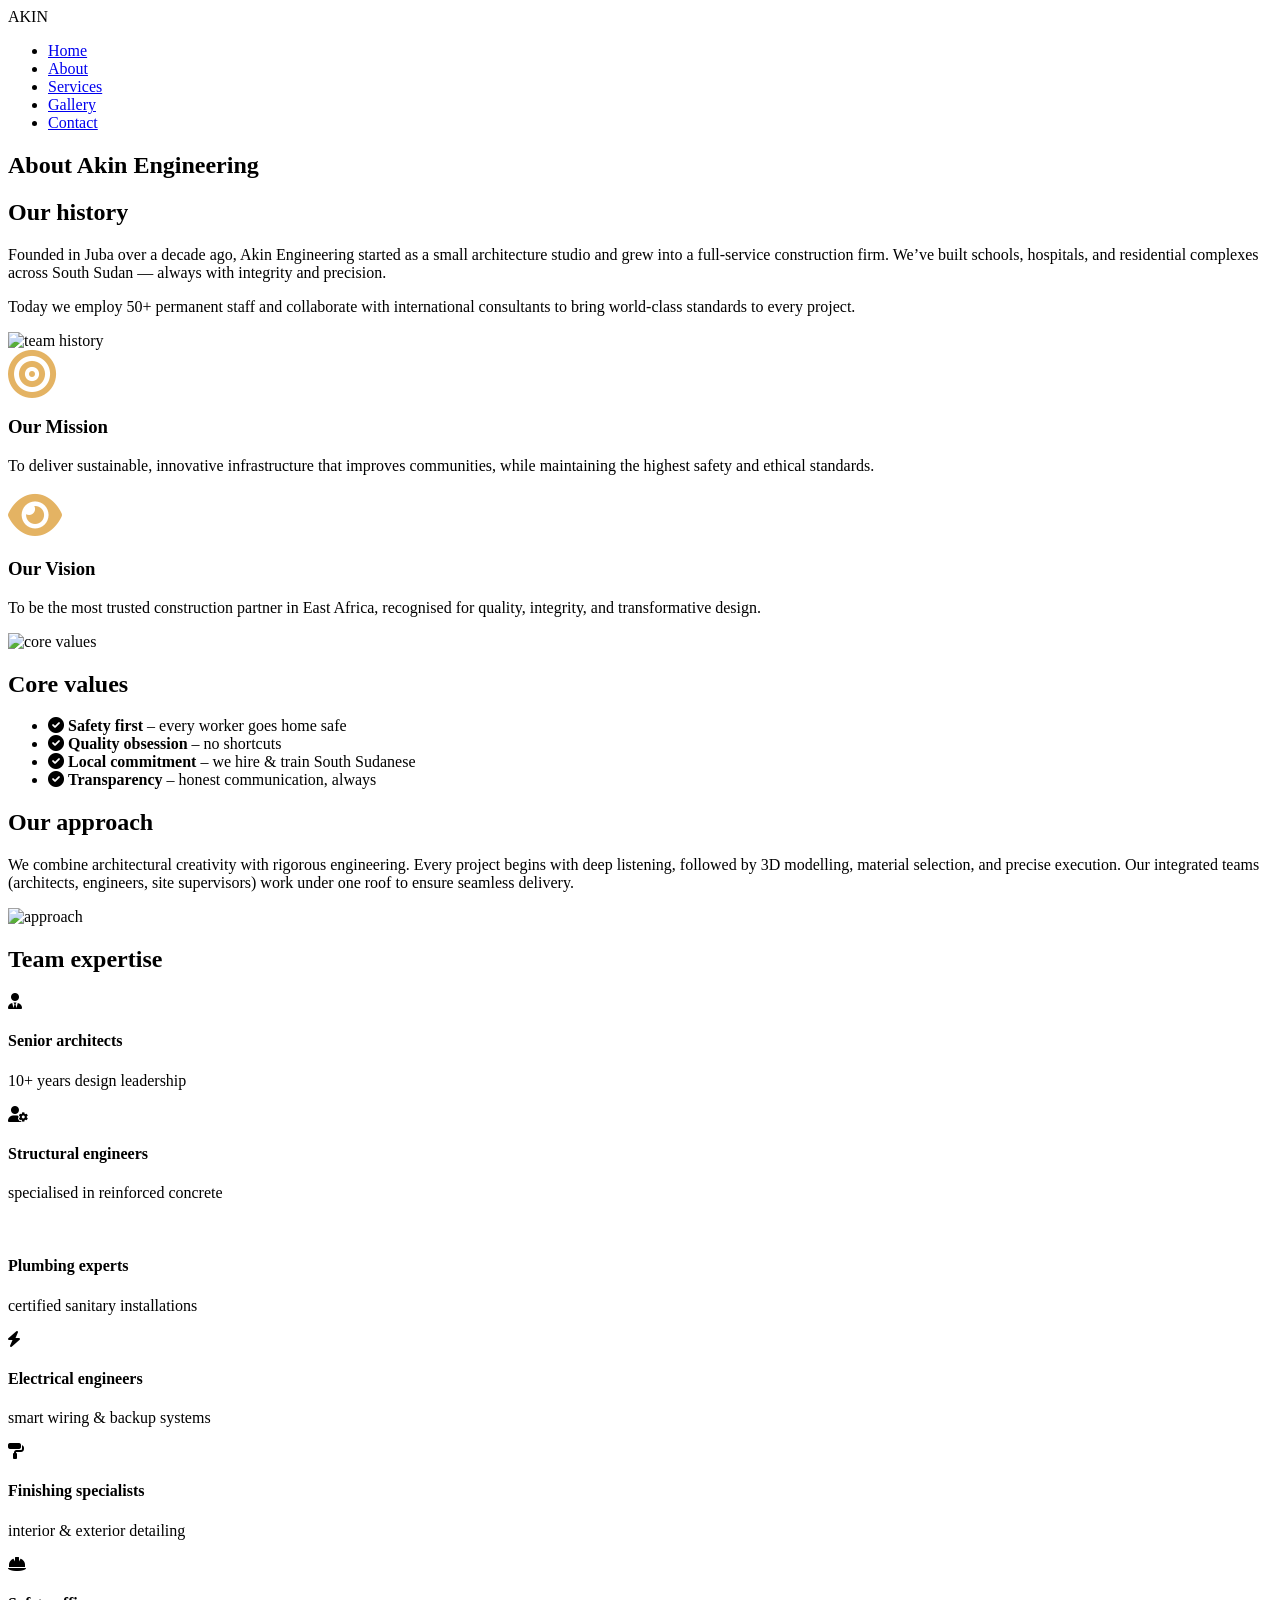
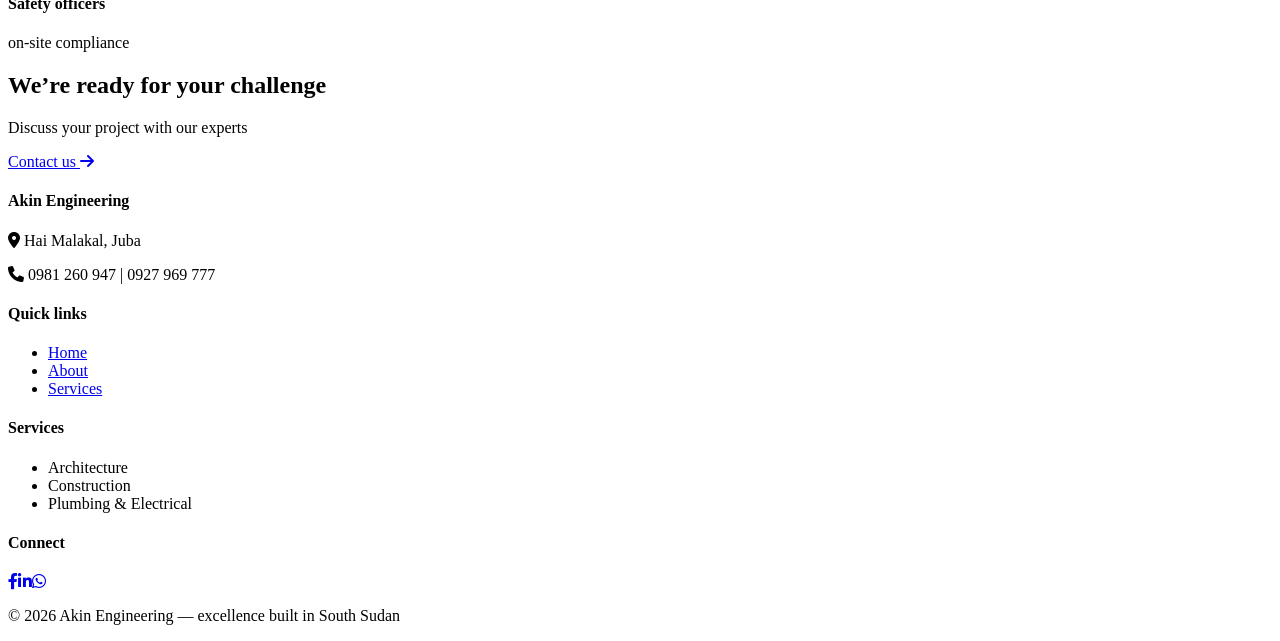
==== about.html @ a7816bfb "Update about.html" ====
<!DOCTYPE html>
<html lang="en">
<head>
  <meta charset="UTF-8">
  <meta name="viewport" content="width=device-width, initial-scale=1.0">
  <title>About | Akin Engineering</title>
  <link rel="stylesheet" href="https://cdnjs.cloudflare.com/ajax/libs/font-awesome/6.0.0-beta3/css/all.min.css">
  <link href="https://fonts.googleapis.com/css2?family=Inter:opsz,wght@14..32,300..700&family=Playfair+Display:wght@700&display=swap" rel="stylesheet">
  <link rel="stylesheet" href="style.css">
</head>
<body>
  <nav class="navbar" id="navbar">
    <div class="logo">AKIN</div>
    <ul class="nav-links">
      <li><a href="index.html">Home</a></li>
      <li><a href="about.html" class="active">About</a></li>
      <li><a href="services.html">Services</a></li>
      <li><a href="gallery.html">Gallery</a></li>
      <li><a href="contact.html">Contact</a></li>
    </ul>
  </nav>

  <!-- page header -->
  <section class="page-header">
    <div class="container">
      <h1>About Akin Engineering</h1>
    </div>
  </section>

  <!-- History with team image -->
  <section class="section-padding">
    <div class="container grid-2">
      <div>
        <h2 class="section-title" style="margin-top:0;">Our history</h2>
        <p>Founded in Juba over a decade ago, Akin Engineering started as a small architecture studio and grew into a full‑service construction firm. We’ve built schools, hospitals, and residential complexes across South Sudan — always with integrity and precision.</p>
        <p>Today we employ 50+ permanent staff and collaborate with international consultants to bring world‑class standards to every project.</p>
      </div>
      <div class="about-image">
        <img src="https://images.unsplash.com/photo-1552664730-d307ca884978?q=80&w=2070&auto=format&fit=crop" alt="team history">
      </div>
    </div>
  </section>

  <!-- mission & vision -->
  <section class="section-padding bg-light">
    <div class="container grid-2">
      <div class="mission-box">
        <i class="fas fa-bullseye" style="font-size:3rem; color:#e4b363;"></i>
        <h3>Our Mission</h3>
        <p>To deliver sustainable, innovative infrastructure that improves communities, while maintaining the highest safety and ethical standards.</p>
      </div>
      <div class="vision-box">
        <i class="fas fa-eye" style="font-size:3rem; color:#e4b363;"></i>
        <h3>Our Vision</h3>
        <p>To be the most trusted construction partner in East Africa, recognised for quality, integrity, and transformative design.</p>
      </div>
    </div>
  </section>

  <!-- core value with image -->
  <section class="section-padding">
    <div class="container grid-2">
      <div class="about-image">
        <img src="https://images.unsplash.com/photo-1542744173-8e7e53415bb0?q=80&w=2070&auto=format&fit=crop" alt="core values">
      </div>
      <div>
        <h2 class="section-title">Core values</h2>
        <ul class="values-list">
          <li><i class="fas fa-check-circle"></i> <strong>Safety first</strong> – every worker goes home safe</li>
          <li><i class="fas fa-check-circle"></i> <strong>Quality obsession</strong> – no shortcuts</li>
          <li><i class="fas fa-check-circle"></i> <strong>Local commitment</strong> – we hire & train South Sudanese</li>
          <li><i class="fas fa-check-circle"></i> <strong>Transparency</strong> – honest communication, always</li>
        </ul>
      </div>
    </div>
  </section>

  <!-- approach with image -->
  <section class="section-padding bg-light">
    <div class="container grid-2">
      <div>
        <h2 class="section-title">Our approach</h2>
        <p>We combine architectural creativity with rigorous engineering. Every project begins with deep listening, followed by 3D modelling, material selection, and precise execution. Our integrated teams (architects, engineers, site supervisors) work under one roof to ensure seamless delivery.</p>
      </div>
      <div class="about-image">
        <img src="https://images.unsplash.com/photo-1503387762-592deb58ef4e?q=80&w=2071&auto=format&fit=crop" alt="approach">
      </div>
    </div>
  </section>

  <!-- team expertise section (no ceo/founder, just team experts) -->
  <section class="section-padding">
    <div class="container">
      <h2 class="section-title">Team expertise</h2>
      <div class="team-grid">
        <div class="team-card"><i class="fas fa-user-tie"></i><h4>Senior architects</h4><p>10+ years design leadership</p></div>
        <div class="team-card"><i class="fas fa-user-cog"></i><h4>Structural engineers</h4><p>specialised in reinforced concrete</p></div>
        <div class="team-card"><i class="fas fa-user-wrench"></i><h4>Plumbing experts</h4><p>certified sanitary installations</p></div>
        <div class="team-card"><i class="fas fa-bolt"></i><h4>Electrical engineers</h4><p>smart wiring & backup systems</p></div>
        <div class="team-card"><i class="fas fa-paint-roller"></i><h4>Finishing specialists</h4><p>interior & exterior detailing</p></div>
        <div class="team-card"><i class="fas fa-helmet-safety"></i><h4>Safety officers</h4><p>on‑site compliance</p></div>
      </div>
    </div>
  </section>

  <!-- call to action (same background) -->
  <section class="cta-section">
    <div class="cta-overlay">
      <div class="container">
        <h2>We’re ready for your challenge</h2>
        <p>Discuss your project with our experts</p>
        <a href="contact.html" class="btn-cta">Contact us <i class="fas fa-arrow-right"></i></a>
      </div>
    </div>
  </section>

  <footer>
    <div class="footer-grid">
      <div><h4>Akin Engineering</h4><p><i class="fas fa-map-marker-alt"></i> Hai Malakal, Juba</p><p><i class="fas fa-phone"></i> 0981 260 947  |  0927 969 777</p></div>
      <div><h4>Quick links</h4><ul><li><a href="index.html">Home</a></li><li><a href="about.html">About</a></li><li><a href="services.html">Services</a></li></ul></div>
      <div><h4>Services</h4><ul><li>Architecture</li><li>Construction</li><li>Plumbing & Electrical</li></ul></div>
      <div><h4>Connect</h4><div class="social-icons"><a href="#"><i class="fab fa-facebook-f"></i></a><a href="#"><i class="fab fa-linkedin-in"></i></a><a href="#"><i class="fab fa-whatsapp"></i></a></div></div>
    </div>
    <div class="footer-bottom"><p>© 2026 Akin Engineering — excellence built in South Sudan</p></div>
  </footer>
  <script src="script.js"></script>
</body>
</html>
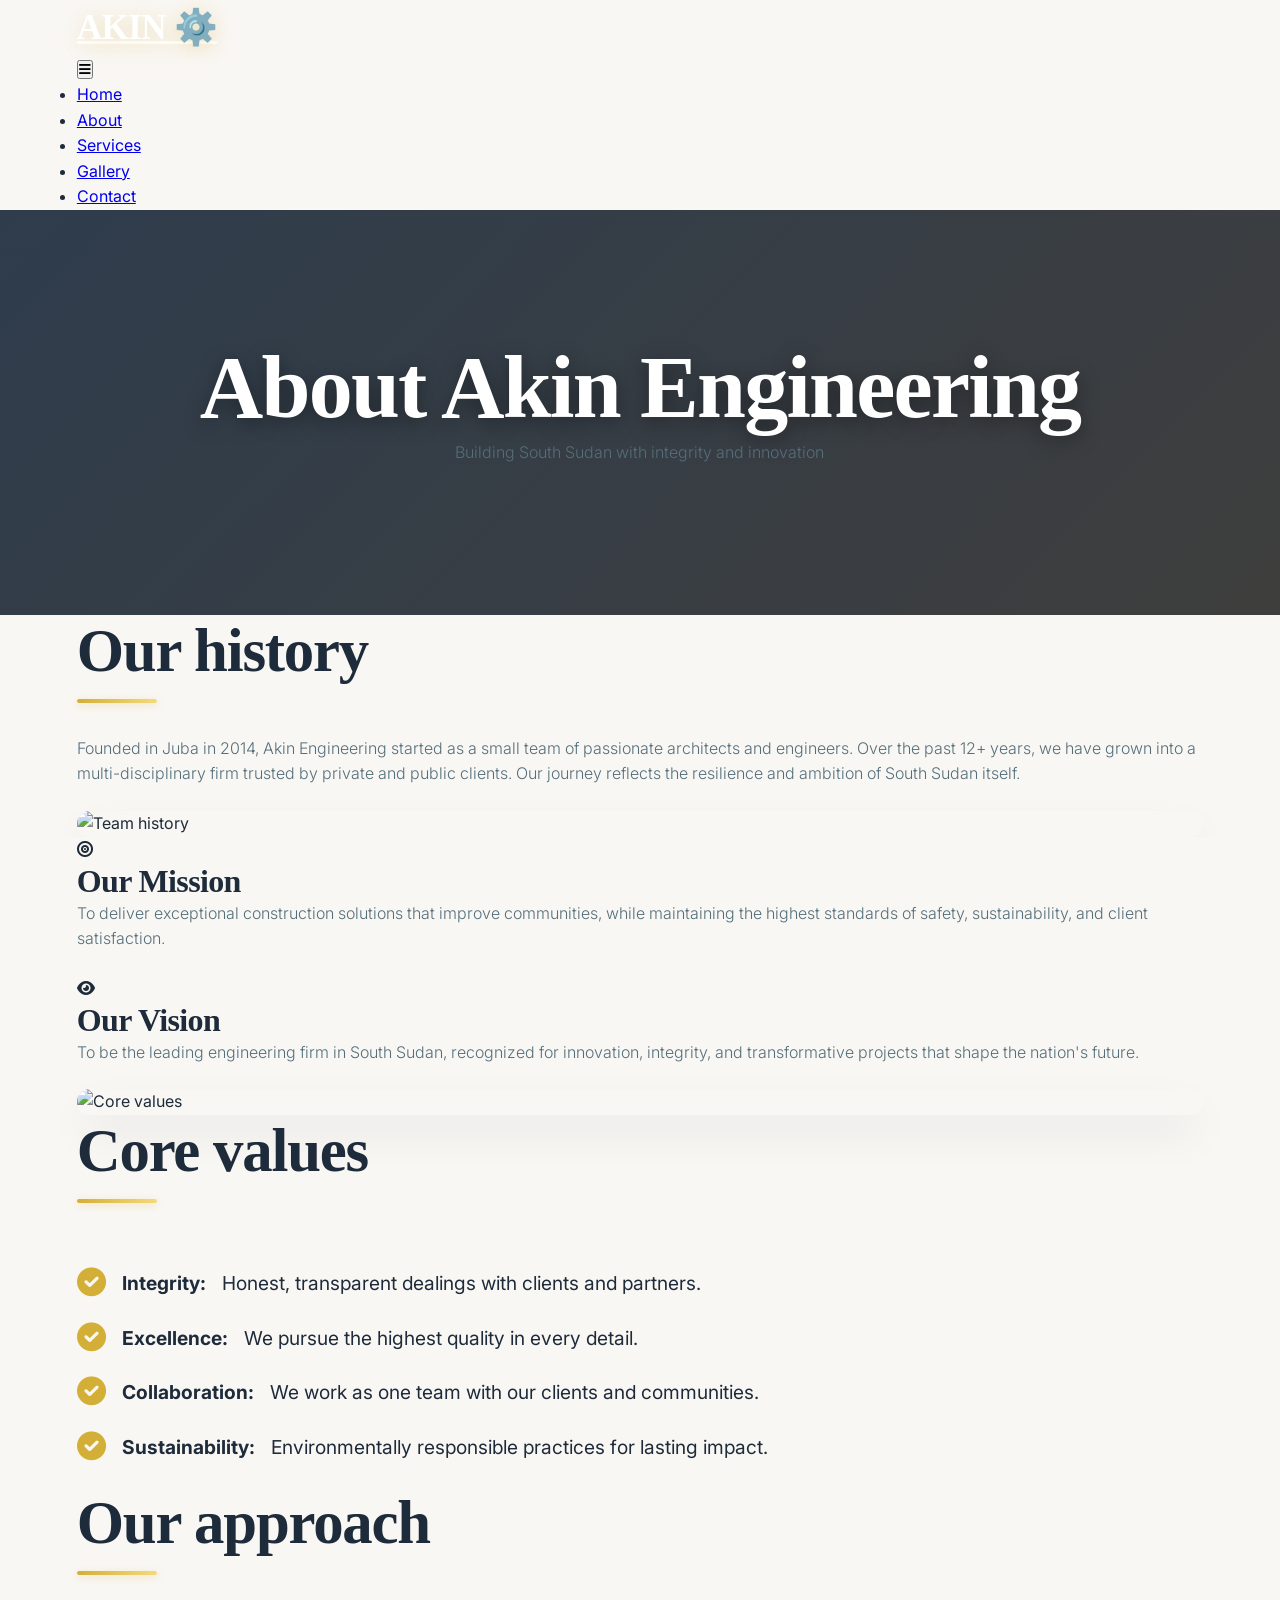
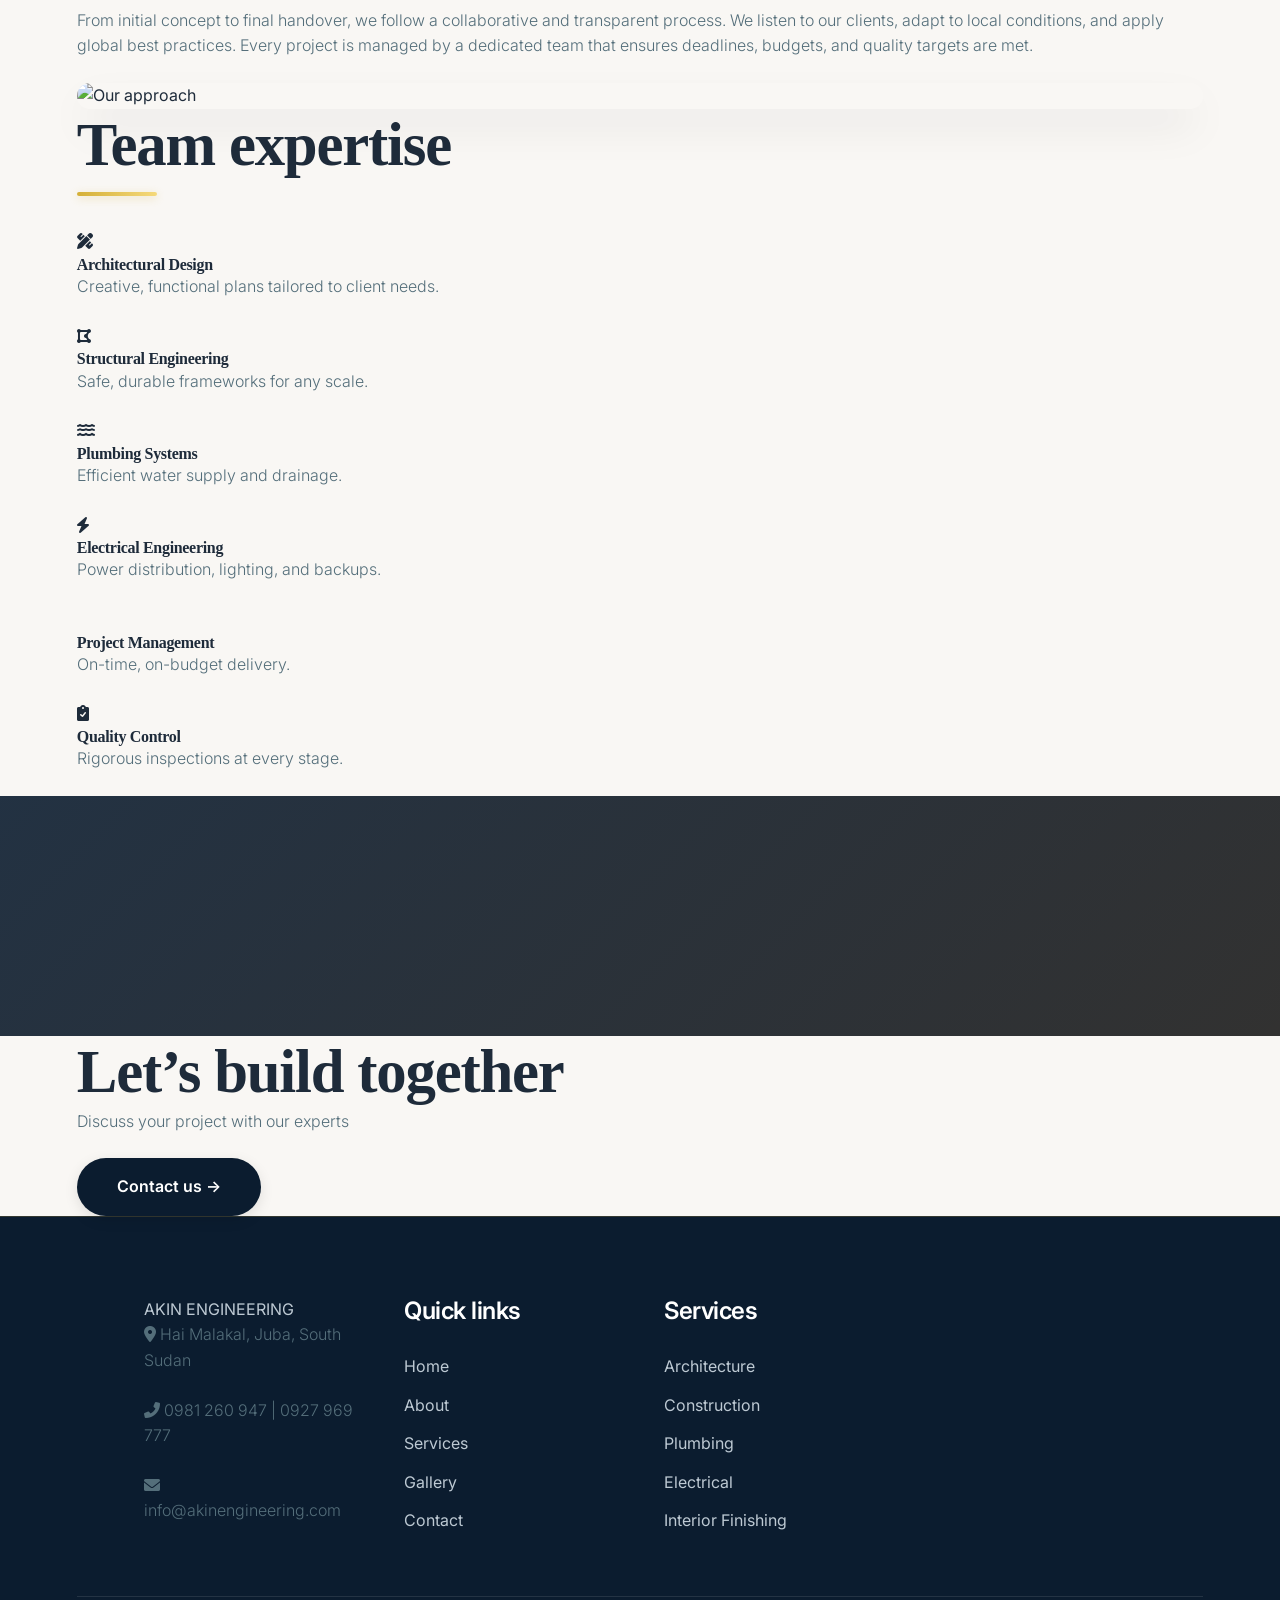
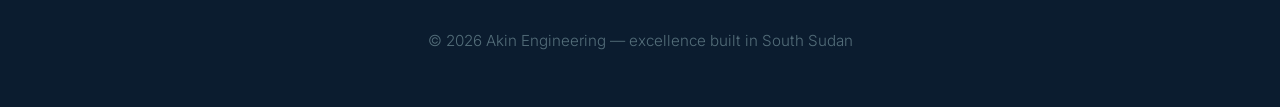
==== commit f0ac7b56: "Update about.html" ====
--- a/about.html
+++ b/about.html
@@ -3,126 +3,160 @@
 <head>
   <meta charset="UTF-8">
   <meta name="viewport" content="width=device-width, initial-scale=1.0">
-  <title>About | Akin Engineering</title>
+  <title>Akin Engineering | About</title>
+  <link rel="stylesheet" href="style.css">
+  <link href="https://fonts.googleapis.com/css2?family=Inter:opsz,wght@14..32,300..700&display=swap" rel="stylesheet">
   <link rel="stylesheet" href="https://cdnjs.cloudflare.com/ajax/libs/font-awesome/6.0.0-beta3/css/all.min.css">
-  <link href="https://fonts.googleapis.com/css2?family=Inter:opsz,wght@14..32,300..700&family=Playfair+Display:wght@700&display=swap" rel="stylesheet">
-  <link rel="stylesheet" href="style.css">
 </head>
 <body>
-  <nav class="navbar" id="navbar">
-    <div class="logo">AKIN</div>
-    <ul class="nav-links">
-      <li><a href="index.html">Home</a></li>
-      <li><a href="about.html" class="active">About</a></li>
-      <li><a href="services.html">Services</a></li>
-      <li><a href="gallery.html">Gallery</a></li>
-      <li><a href="contact.html">Contact</a></li>
-    </ul>
-  </nav>
+  <header>
+    <div class="container header-flex">
+      <a href="index.html" class="logo">AKIN <span>⚙️</span></a>
+      <nav class="nav">
+        <button class="nav-toggle" aria-label="menu"><i class="fas fa-bars"></i></button>
+        <ul class="nav-menu">
+          <li><a href="index.html">Home</a></li>
+          <li><a href="about.html" class="active">About</a></li>
+          <li><a href="services.html">Services</a></li>
+          <li><a href="gallery.html">Gallery</a></li>
+          <li><a href="contact.html">Contact</a></li>
+        </ul>
+      </nav>
+    </div>
+  </header>
 
-  <!-- page header -->
-  <section class="page-header">
-    <div class="container">
-      <h1>About Akin Engineering</h1>
-    </div>
-  </section>
+  <main>
+    <!-- Page Header -->
+    <section class="page-header">
+      <div class="container">
+        <h1>About Akin Engineering</h1>
+        <p>Building South Sudan with integrity and innovation</p>
+      </div>
+    </section>
 
-  <!-- History with team image -->
-  <section class="section-padding">
-    <div class="container grid-2">
+    <!-- Team History with image -->
+    <section class="section">
+      <div class="container about-grid reverse">
+        <div class="about-text">
+          <h2 class="section-title"><span>Our</span> history</h2>
+          <p>Founded in Juba in 2014, Akin Engineering started as a small team of passionate architects and engineers. Over the past 12+ years, we have grown into a multi-disciplinary firm trusted by private and public clients. Our journey reflects the resilience and ambition of South Sudan itself.</p>
+        </div>
+        <div class="about-image">
+          <img src="https://images.unsplash.com/photo-1581094794329-c8112a89af12?q=80&w=2070&auto=format&fit=crop" alt="Team history">
+        </div>
+      </div>
+    </section>
+
+    <!-- Mission & Vision -->
+    <section class="section bg-light">
+      <div class="container">
+        <div class="mission-vision-grid">
+          <div class="card">
+            <i class="fas fa-bullseye"></i>
+            <h3>Our Mission</h3>
+            <p>To deliver exceptional construction solutions that improve communities, while maintaining the highest standards of safety, sustainability, and client satisfaction.</p>
+          </div>
+          <div class="card">
+            <i class="fas fa-eye"></i>
+            <h3>Our Vision</h3>
+            <p>To be the leading engineering firm in South Sudan, recognized for innovation, integrity, and transformative projects that shape the nation's future.</p>
+          </div>
+        </div>
+      </div>
+    </section>
+
+    <!-- Core Values with image -->
+    <section class="section">
+      <div class="container about-grid">
+        <div class="about-image">
+          <img src="https://images.unsplash.com/photo-1558036117-15d82a90b9b1?q=80&w=2070&auto=format&fit=crop" alt="Core values">
+        </div>
+        <div class="about-text">
+          <h2 class="section-title"><span>Core</span> values</h2>
+          <ul class="values-list">
+            <li><i class="fas fa-check-circle"></i> <strong>Integrity:</strong> Honest, transparent dealings with clients and partners.</li>
+            <li><i class="fas fa-check-circle"></i> <strong>Excellence:</strong> We pursue the highest quality in every detail.</li>
+            <li><i class="fas fa-check-circle"></i> <strong>Collaboration:</strong> We work as one team with our clients and communities.</li>
+            <li><i class="fas fa-check-circle"></i> <strong>Sustainability:</strong> Environmentally responsible practices for lasting impact.</li>
+          </ul>
+        </div>
+      </div>
+    </section>
+
+    <!-- Approach with image -->
+    <section class="section bg-light">
+      <div class="container about-grid reverse">
+        <div class="about-text">
+          <h2 class="section-title"><span>Our</span> approach</h2>
+          <p>From initial concept to final handover, we follow a collaborative and transparent process. We listen to our clients, adapt to local conditions, and apply global best practices. Every project is managed by a dedicated team that ensures deadlines, budgets, and quality targets are met.</p>
+        </div>
+        <div class="about-image">
+          <img src="https://images.unsplash.com/photo-1545324418-cc1d3fa86c58?q=80&w=1974&auto=format&fit=crop" alt="Our approach">
+        </div>
+      </div>
+    </section>
+
+    <!-- Team Expertise (no leadership, only expertise) -->
+    <section class="section">
+      <div class="container">
+        <h2 class="section-title"><span>Team</span> expertise</h2>
+        <div class="expertise-grid">
+          <div class="expertise-item"><i class="fas fa-pencil-ruler"></i><h4>Architectural Design</h4><p>Creative, functional plans tailored to client needs.</p></div>
+          <div class="expertise-item"><i class="fas fa-draw-polygon"></i><h4>Structural Engineering</h4><p>Safe, durable frameworks for any scale.</p></div>
+          <div class="expertise-item"><i class="fas fa-water"></i><h4>Plumbing Systems</h4><p>Efficient water supply and drainage.</p></div>
+          <div class="expertise-item"><i class="fas fa-bolt"></i><h4>Electrical Engineering</h4><p>Power distribution, lighting, and backups.</p></div>
+          <div class="expertise-item"><i class="fas fa-trowel"></i><h4>Project Management</h4><p>On-time, on-budget delivery.</p></div>
+          <div class="expertise-item"><i class="fas fa-clipboard-check"></i><h4>Quality Control</h4><p>Rigorous inspections at every stage.</p></div>
+        </div>
+      </div>
+    </section>
+
+    <!-- Call To Action (same background) -->
+    <section class="cta-section" style="background-image: url('https://images.unsplash.com/photo-1504917595217-d4dc5ebe6122?q=80&w=2070&auto=format&fit=crop');">
+      <div class="cta-overlay"></div>
+      <div class="container cta-content">
+        <h2>Let’s build together</h2>
+        <p>Discuss your project with our experts</p>
+        <a href="contact.html" class="btn btn-primary">Contact us →</a>
+      </div>
+    </section>
+  </main>
+
+  <footer>
+    <!-- same footer as index -->
+    <div class="container footer-grid">
       <div>
-        <h2 class="section-title" style="margin-top:0;">Our history</h2>
-        <p>Founded in Juba over a decade ago, Akin Engineering started as a small architecture studio and grew into a full‑service construction firm. We’ve built schools, hospitals, and residential complexes across South Sudan — always with integrity and precision.</p>
-        <p>Today we employ 50+ permanent staff and collaborate with international consultants to bring world‑class standards to every project.</p>
-      </div>
-      <div class="about-image">
-        <img src="https://images.unsplash.com/photo-1552664730-d307ca884978?q=80&w=2070&auto=format&fit=crop" alt="team history">
-      </div>
-    </div>
-  </section>
-
-  <!-- mission & vision -->
-  <section class="section-padding bg-light">
-    <div class="container grid-2">
-      <div class="mission-box">
-        <i class="fas fa-bullseye" style="font-size:3rem; color:#e4b363;"></i>
-        <h3>Our Mission</h3>
-        <p>To deliver sustainable, innovative infrastructure that improves communities, while maintaining the highest safety and ethical standards.</p>
-      </div>
-      <div class="vision-box">
-        <i class="fas fa-eye" style="font-size:3rem; color:#e4b363;"></i>
-        <h3>Our Vision</h3>
-        <p>To be the most trusted construction partner in East Africa, recognised for quality, integrity, and transformative design.</p>
-      </div>
-    </div>
-  </section>
-
-  <!-- core value with image -->
-  <section class="section-padding">
-    <div class="container grid-2">
-      <div class="about-image">
-        <img src="https://images.unsplash.com/photo-1542744173-8e7e53415bb0?q=80&w=2070&auto=format&fit=crop" alt="core values">
+        <div class="footer-logo">AKIN ENGINEERING</div>
+        <p><i class="fas fa-map-marker-alt"></i> Hai Malakal, Juba, South Sudan</p>
+        <p><i class="fas fa-phone-alt"></i> 0981 260 947 | 0927 969 777</p>
+        <p><i class="fas fa-envelope"></i> info@akinengineering.com</p>
       </div>
       <div>
-        <h2 class="section-title">Core values</h2>
-        <ul class="values-list">
-          <li><i class="fas fa-check-circle"></i> <strong>Safety first</strong> – every worker goes home safe</li>
-          <li><i class="fas fa-check-circle"></i> <strong>Quality obsession</strong> – no shortcuts</li>
-          <li><i class="fas fa-check-circle"></i> <strong>Local commitment</strong> – we hire & train South Sudanese</li>
-          <li><i class="fas fa-check-circle"></i> <strong>Transparency</strong> – honest communication, always</li>
+        <h4>Quick links</h4>
+        <ul>
+          <li><a href="index.html">Home</a></li>
+          <li><a href="about.html">About</a></li>
+          <li><a href="services.html">Services</a></li>
+          <li><a href="gallery.html">Gallery</a></li>
+          <li><a href="contact.html">Contact</a></li>
+        </ul>
+      </div>
+      <div>
+        <h4>Services</h4>
+        <ul>
+          <li><a href="services.html#architecture">Architecture</a></li>
+          <li><a href="services.html#construction">Construction</a></li>
+          <li><a href="services.html#plumbing">Plumbing</a></li>
+          <li><a href="services.html#electrical">Electrical</a></li>
+          <li><a href="services.html#finishing">Interior Finishing</a></li>
         </ul>
       </div>
     </div>
-  </section>
+    <div class="footer-bottom">
+      <p>© 2026 Akin Engineering — excellence built in South Sudan</p>
+    </div>
+  </footer>
 
-  <!-- approach with image -->
-  <section class="section-padding bg-light">
-    <div class="container grid-2">
-      <div>
-        <h2 class="section-title">Our approach</h2>
-        <p>We combine architectural creativity with rigorous engineering. Every project begins with deep listening, followed by 3D modelling, material selection, and precise execution. Our integrated teams (architects, engineers, site supervisors) work under one roof to ensure seamless delivery.</p>
-      </div>
-      <div class="about-image">
-        <img src="https://images.unsplash.com/photo-1503387762-592deb58ef4e?q=80&w=2071&auto=format&fit=crop" alt="approach">
-      </div>
-    </div>
-  </section>
-
-  <!-- team expertise section (no ceo/founder, just team experts) -->
-  <section class="section-padding">
-    <div class="container">
-      <h2 class="section-title">Team expertise</h2>
-      <div class="team-grid">
-        <div class="team-card"><i class="fas fa-user-tie"></i><h4>Senior architects</h4><p>10+ years design leadership</p></div>
-        <div class="team-card"><i class="fas fa-user-cog"></i><h4>Structural engineers</h4><p>specialised in reinforced concrete</p></div>
-        <div class="team-card"><i class="fas fa-user-wrench"></i><h4>Plumbing experts</h4><p>certified sanitary installations</p></div>
-        <div class="team-card"><i class="fas fa-bolt"></i><h4>Electrical engineers</h4><p>smart wiring & backup systems</p></div>
-        <div class="team-card"><i class="fas fa-paint-roller"></i><h4>Finishing specialists</h4><p>interior & exterior detailing</p></div>
-        <div class="team-card"><i class="fas fa-helmet-safety"></i><h4>Safety officers</h4><p>on‑site compliance</p></div>
-      </div>
-    </div>
-  </section>
-
-  <!-- call to action (same background) -->
-  <section class="cta-section">
-    <div class="cta-overlay">
-      <div class="container">
-        <h2>We’re ready for your challenge</h2>
-        <p>Discuss your project with our experts</p>
-        <a href="contact.html" class="btn-cta">Contact us <i class="fas fa-arrow-right"></i></a>
-      </div>
-    </div>
-  </section>
-
-  <footer>
-    <div class="footer-grid">
-      <div><h4>Akin Engineering</h4><p><i class="fas fa-map-marker-alt"></i> Hai Malakal, Juba</p><p><i class="fas fa-phone"></i> 0981 260 947  |  0927 969 777</p></div>
-      <div><h4>Quick links</h4><ul><li><a href="index.html">Home</a></li><li><a href="about.html">About</a></li><li><a href="services.html">Services</a></li></ul></div>
-      <div><h4>Services</h4><ul><li>Architecture</li><li>Construction</li><li>Plumbing & Electrical</li></ul></div>
-      <div><h4>Connect</h4><div class="social-icons"><a href="#"><i class="fab fa-facebook-f"></i></a><a href="#"><i class="fab fa-linkedin-in"></i></a><a href="#"><i class="fab fa-whatsapp"></i></a></div></div>
-    </div>
-    <div class="footer-bottom"><p>© 2026 Akin Engineering — excellence built in South Sudan</p></div>
-  </footer>
   <script src="script.js"></script>
 </body>
 </html>
--- a/style.css
+++ b/style.css
@@ -0,0 +1,822 @@
+/* ============================================
+   style.css – Akin Engineering (Premium Redesign)
+   Modern, clean, and very nice – single source for all pages
+   ============================================ */
+
+/* ---------- CSS Variables (consistent premium palette) ---------- */
+:root {
+  --deep-navy: #0B1C2F;       /* primary dark */
+  --warm-gold: #D4AF37;       /* elegant gold accent */
+  --soft-gold: #E4C580;       /* lighter gold for hovers */
+  --pure-white: #FFFFFF;
+  --off-white: #F9F7F4;       /* background with warmth */
+  --slate-light: #EFF1F3;     /* light grey */
+  --text-dark: #1E2B3A;
+  --text-muted: #546E7A;
+  --glass-bg: rgba(255, 255, 255, 0.1);
+  --glass-border: rgba(255, 255, 255, 0.2);
+  --shadow-elevation: 0 20px 40px -10px rgba(0, 20, 40, 0.25);
+  --shadow-card: 0 15px 30px -12px rgba(0, 0, 0, 0.2);
+  --transition-smooth: all 0.3s cubic-bezier(0.25, 0.1, 0.15, 1);
+}
+
+/* ---------- Reset & base ---------- */
+* {
+  margin: 0;
+  padding: 0;
+  box-sizing: border-box;
+}
+
+html {
+  scroll-behavior: smooth;
+  font-size: 16px;
+}
+
+body {
+  font-family: 'Inter', sans-serif;
+  background-color: var(--off-white);
+  color: var(--text-dark);
+  line-height: 1.6;
+  overflow-x: hidden;
+}
+
+/* ---------- Typography ---------- */
+h1, h2, h3, h4 {
+  font-family: 'Playfair Display', serif;
+  font-weight: 700;
+  line-height: 1.2;
+  letter-spacing: -0.02em;
+}
+
+h1 { font-size: clamp(3rem, 8vw, 5.5rem); }
+h2 { font-size: clamp(2.5rem, 6vw, 3.8rem); }
+h3 { font-size: clamp(1.5rem, 4vw, 2rem); }
+
+p {
+  color: var(--text-muted);
+  font-weight: 300;
+  margin-bottom: 1.5rem;
+}
+
+.container {
+  max-width: 1300px;
+  margin: 0 auto;
+  padding: 0 6%;
+}
+
+.section-padding {
+  padding: 100px 0;
+}
+
+.bg-light {
+  background-color: var(--off-white);
+}
+
+/* ---------- Buttons (elevated) ---------- */
+.btn-primary, .btn-outline, .btn-cta {
+  display: inline-flex;
+  align-items: center;
+  gap: 0.75rem;
+  padding: 1rem 2.5rem;
+  border-radius: 60px;
+  font-weight: 600;
+  text-decoration: none;
+  transition: var(--transition-smooth);
+  border: none;
+  cursor: pointer;
+  font-size: 1rem;
+  box-shadow: 0 4px 14px rgba(0, 0, 0, 0.1);
+}
+
+.btn-primary {
+  background-color: var(--deep-navy);
+  color: var(--pure-white);
+}
+
+.btn-primary:hover {
+  background-color: var(--warm-gold);
+  color: var(--deep-navy);
+  transform: translateY(-4px);
+  box-shadow: 0 12px 24px -8px rgba(212, 175, 55, 0.4);
+}
+
+.btn-outline {
+  background-color: transparent;
+  border: 2px solid var(--warm-gold);
+  color: var(--deep-navy);
+}
+
+.btn-outline:hover {
+  background-color: var(--warm-gold);
+  color: var(--deep-navy);
+  transform: translateY(-4px);
+}
+
+.btn-cta {
+  background-color: var(--warm-gold);
+  color: var(--deep-navy);
+  font-size: 1.2rem;
+  padding: 1.2rem 3.5rem;
+}
+
+.btn-cta:hover {
+  background-color: var(--pure-white);
+  color: var(--deep-navy);
+  transform: scale(1.05);
+  box-shadow: 0 20px 30px -8px rgba(0,0,0,0.3);
+}
+
+/* ---------- Navbar (glass, fixed) ---------- */
+.navbar {
+  position: fixed;
+  top: 0;
+  left: 0;
+  width: 100%;
+  padding: 1.2rem 6%;
+  display: flex;
+  align-items: center;
+  justify-content: space-between;
+  z-index: 1000;
+  background: rgba(11, 28, 47, 0.2);
+  backdrop-filter: blur(15px) saturate(180%);
+  -webkit-backdrop-filter: blur(15px) saturate(180%);
+  border-bottom: 1px solid var(--glass-border);
+  transition: var(--transition-smooth);
+}
+
+.navbar.scrolled {
+  background: rgba(11, 28, 47, 0.92);
+  backdrop-filter: blur(20px);
+  box-shadow: 0 4px 30px rgba(0, 0, 0, 0.2);
+}
+
+.logo {
+  font-family: 'Playfair Display', serif;
+  font-size: 2.2rem;
+  font-weight: 700;
+  color: var(--pure-white);
+  text-shadow: 0 2px 20px rgba(212, 175, 55, 0.3);
+  letter-spacing: -0.02em;
+}
+
+.nav-links {
+  display: flex;
+  gap: 3rem;
+  list-style: none;
+}
+
+.nav-links a {
+  text-decoration: none;
+  color: var(--pure-white);
+  font-weight: 500;
+  font-size: 1.1rem;
+  padding-bottom: 0.3rem;
+  border-bottom: 2px solid transparent;
+  transition: var(--transition-smooth);
+  opacity: 0.9;
+}
+
+.nav-links a:hover,
+.nav-links a.active {
+  border-bottom-color: var(--warm-gold);
+  opacity: 1;
+  color: var(--warm-gold);
+}
+
+/* ---------- Page Header (inner pages) ---------- */
+.page-header {
+  background: linear-gradient(135deg, rgba(11, 28, 47, 0.85), rgba(0, 0, 0, 0.75)), 
+              url('https://images.unsplash.com/photo-1486406146926-c627a92ad1ab?q=80&w=2070&auto=format&fit=crop') center/cover fixed;
+  height: 45vh;
+  min-height: 350px;
+  display: flex;
+  align-items: center;
+  justify-content: center;
+  text-align: center;
+  color: var(--pure-white);
+  margin-top: 0;
+  position: relative;
+}
+
+.page-header h1 {
+  color: var(--pure-white);
+  text-shadow: 0 5px 20px rgba(0,0,0,0.4);
+  animation: fadeInUp 1s ease;
+}
+
+@keyframes fadeInUp {
+  from { opacity: 0; transform: translateY(30px); }
+  to { opacity: 1; transform: translateY(0); }
+}
+
+/* ---------- Section Titles ---------- */
+.section-title {
+  position: relative;
+  margin-bottom: 3rem;
+  display: inline-block;
+}
+
+.section-title:after {
+  content: '';
+  position: absolute;
+  bottom: -15px;
+  left: 0;
+  width: 80px;
+  height: 4px;
+  background: linear-gradient(90deg, var(--warm-gold), #f5d97b);
+  border-radius: 4px;
+  box-shadow: 0 2px 8px rgba(212, 175, 55, 0.3);
+}
+
+/* ---------- Hero (index) ---------- */
+.hero {
+  min-height: 100vh;
+  background: linear-gradient(135deg, rgba(11, 28, 47, 0.65), rgba(0, 0, 0, 0.7)), 
+              url('https://images.unsplash.com/photo-1486406146926-c627a92ad1ab?q=80&w=2070&auto=format&fit=crop') center/cover fixed;
+  display: flex;
+  align-items: center;
+  justify-content: center;
+  text-align: center;
+  color: var(--pure-white);
+  padding-top: 0;
+}
+
+.hero-content {
+  max-width: 1000px;
+  animation: fadeInUp 1.2s ease;
+}
+
+.hero-content h1 {
+  color: var(--pure-white);
+  text-shadow: 0 8px 30px rgba(0,0,0,0.5);
+  margin-bottom: 1rem;
+}
+
+.hero-subtitle {
+  font-size: clamp(1.5rem, 4vw, 2.4rem);
+  display: flex;
+  align-items: center;
+  justify-content: center;
+  gap: 0.8rem;
+  flex-wrap: wrap;
+  margin: 2rem 0;
+}
+
+.static-part {
+  font-weight: 300;
+  opacity: 0.9;
+}
+
+.typewriter-container {
+  background: rgba(255, 255, 255, 0.1);
+  backdrop-filter: blur(10px);
+  padding: 0.4rem 1.8rem;
+  border-radius: 60px;
+  border-left: 4px solid var(--warm-gold);
+}
+
+.typed-text {
+  color: var(--warm-gold);
+  font-weight: 500;
+}
+
+.cursor {
+  display: inline-block;
+  width: 4px;
+  height: 2.2rem;
+  background: var(--warm-gold);
+  margin-left: 8px;
+  vertical-align: middle;
+  animation: blink 1s infinite;
+}
+
+@keyframes blink { 0%,100%{opacity:1} 50%{opacity:0} }
+
+.hero-description {
+  font-size: 1.3rem;
+  max-width: 600px;
+  margin: 2rem auto 0;
+  opacity: 0.9;
+}
+
+/* ---------- Grids & Cards (premium) ---------- */
+.grid-2 {
+  display: grid;
+  grid-template-columns: 1fr 1fr;
+  gap: 4rem;
+  align-items: center;
+}
+
+.about-image {
+  border-radius: 30px;
+  overflow: hidden;
+  box-shadow: var(--shadow-elevation);
+  transition: var(--transition-smooth);
+  height: 100%;
+  max-height: 500px;
+}
+
+.about-image img {
+  width: 100%;
+  height: 100%;
+  object-fit: cover;
+  transition: transform 0.7s ease;
+}
+
+.about-image:hover img {
+  transform: scale(1.05);
+}
+
+/* Services cards (index & services page) */
+.services-grid {
+  display: grid;
+  grid-template-columns: repeat(3, 1fr);
+  gap: 2.5rem;
+}
+
+.service-card {
+  background: var(--pure-white);
+  padding: 3rem 2rem;
+  border-radius: 35px;
+  text-align: center;
+  box-shadow: var(--shadow-card);
+  transition: var(--transition-smooth);
+  border: 1px solid rgba(212, 175, 55, 0.1);
+}
+
+.service-card:hover {
+  transform: translateY(-15px);
+  box-shadow: 0 30px 45px -12px rgba(212, 175, 55, 0.3);
+  border-color: var(--warm-gold);
+}
+
+.service-icon {
+  font-size: 4rem;
+  color: var(--warm-gold);
+  margin-bottom: 1.8rem;
+  transition: var(--transition-smooth);
+}
+
+.service-card:hover .service-icon {
+  transform: scale(1.1);
+}
+
+/* Why choose us (features) */
+.features-grid {
+  display: grid;
+  grid-template-columns: repeat(4, 1fr);
+  gap: 2.5rem;
+}
+
+.feature-item {
+  text-align: center;
+  background: var(--pure-white);
+  padding: 2.5rem 1.5rem;
+  border-radius: 30px;
+  box-shadow: var(--shadow-card);
+  transition: var(--transition-smooth);
+}
+
+.feature-item i {
+  font-size: 3rem;
+  color: var(--warm-gold);
+  margin-bottom: 1.5rem;
+}
+
+.feature-item:hover {
+  transform: translateY(-8px);
+  box-shadow: 0 20px 30px -8px rgba(212, 175, 55, 0.2);
+}
+
+/* Gallery grids */
+.gallery-grid {
+  display: grid;
+  gap: 2rem;
+}
+
+.gallery-grid.three-col {
+  grid-template-columns: repeat(3, 1fr);
+}
+
+.gallery-grid.six-col {
+  grid-template-columns: repeat(3, 1fr);
+}
+
+.gallery-grid img {
+  width: 100%;
+  height: 300px;
+  object-fit: cover;
+  border-radius: 30px;
+  box-shadow: var(--shadow-card);
+  transition: var(--transition-smooth);
+  filter: brightness(0.98);
+}
+
+.gallery-grid img:hover {
+  transform: scale(1.02);
+  box-shadow: 0 25px 35px -10px rgba(0,0,0,0.3);
+  filter: brightness(1.05);
+}
+
+/* ---------- About page specific ---------- */
+.mission-box, .vision-box {
+  background: var(--pure-white);
+  padding: 3rem;
+  border-radius: 30px;
+  box-shadow: var(--shadow-card);
+  height: 100%;
+}
+
+.values-list {
+  list-style: none;
+  margin-top: 2rem;
+}
+
+.values-list li {
+  display: flex;
+  align-items: center;
+  gap: 1rem;
+  margin-bottom: 1.5rem;
+  font-size: 1.2rem;
+}
+
+.values-list i {
+  color: var(--warm-gold);
+  font-size: 1.8rem;
+}
+
+/* Team expertise grid */
+.team-grid {
+  display: grid;
+  grid-template-columns: repeat(3, 1fr);
+  gap: 2rem;
+}
+
+.team-card {
+  background: var(--pure-white);
+  padding: 2.5rem 1.5rem;
+  border-radius: 30px;
+  text-align: center;
+  box-shadow: var(--shadow-card);
+  transition: var(--transition-smooth);
+}
+
+.team-card i {
+  font-size: 3rem;
+  color: var(--warm-gold);
+  margin-bottom: 1.2rem;
+}
+
+.team-card:hover {
+  transform: translateY(-8px);
+}
+
+/* ---------- Services page detailed ---------- */
+.services-detailed-grid {
+  display: grid;
+  grid-template-columns: repeat(3, 1fr);
+  gap: 2rem;
+}
+
+.service-detailed {
+  background: var(--pure-white);
+  padding: 2.5rem;
+  border-radius: 30px;
+  box-shadow: var(--shadow-card);
+  border-left: 6px solid var(--warm-gold);
+  transition: var(--transition-smooth);
+}
+
+.service-detailed:hover {
+  transform: translateY(-8px);
+}
+
+.service-detailed i {
+  font-size: 3rem;
+  color: var(--warm-gold);
+  margin-bottom: 1.2rem;
+}
+
+/* ---------- Contact page ---------- */
+.contact-grid {
+  display: grid;
+  grid-template-columns: 1fr 1fr;
+  gap: 3rem;
+}
+
+.contact-info {
+  background: var(--pure-white);
+  padding: 3rem;
+  border-radius: 35px;
+  box-shadow: var(--shadow-card);
+}
+
+.contact-info p {
+  display: flex;
+  align-items: center;
+  gap: 1rem;
+  margin-bottom: 1.5rem;
+  font-size: 1.2rem;
+}
+
+.contact-info i {
+  width: 30px;
+  color: var(--warm-gold);
+  font-size: 1.5rem;
+}
+
+.contact-info a {
+  text-decoration: none;
+  color: var(--text-dark);
+  transition: var(--transition-smooth);
+}
+
+.contact-info a:hover {
+  color: var(--warm-gold);
+}
+
+.contact-form {
+  background: var(--pure-white);
+  padding: 3rem;
+  border-radius: 35px;
+  box-shadow: var(--shadow-card);
+}
+
+.form-group {
+  margin-bottom: 1.8rem;
+}
+
+.form-group input,
+.form-group textarea {
+  width: 100%;
+  padding: 1.2rem 1.8rem;
+  border: 2px solid #e0e7ed;
+  border-radius: 60px;
+  font-family: 'Inter', sans-serif;
+  font-size: 1rem;
+  transition: var(--transition-smooth);
+  background: var(--off-white);
+}
+
+.form-group textarea {
+  border-radius: 30px;
+  resize: vertical;
+}
+
+.form-group input:focus,
+.form-group textarea:focus {
+  outline: none;
+  border-color: var(--warm-gold);
+  box-shadow: 0 0 0 4px rgba(212, 175, 55, 0.2);
+  background: var(--pure-white);
+}
+
+.map-section iframe {
+  width: 100%;
+  height: 450px;
+  border: 0;
+  display: block;
+}
+
+/* ---------- Call to Action (shared background) ---------- */
+.cta-section {
+  background: url('https://images.unsplash.com/photo-1486406146926-c627a92ad1ab?q=80&w=2070&auto=format&fit=crop') center/cover fixed;
+  position: relative;
+}
+
+.cta-overlay {
+  background: linear-gradient(135deg, rgba(11, 28, 47, 0.9), rgba(0, 0, 0, 0.8));
+  padding: 120px 0;
+  text-align: center;
+  color: var(--pure-white);
+}
+
+.cta-overlay h2 {
+  color: var(--pure-white);
+  margin-bottom: 1.5rem;
+  font-size: clamp(2rem, 5vw, 3.2rem);
+}
+
+.cta-overlay p {
+  color: rgba(255,255,255,0.8);
+  font-size: 1.4rem;
+  margin-bottom: 2.5rem;
+}
+
+/* ---------- Footer (elevated) ---------- */
+footer {
+  background: var(--deep-navy);
+  color: #BDC9D3;
+  padding: 80px 6% 30px;
+  border-top: 1px solid rgba(212, 175, 55, 0.2);
+}
+
+.footer-grid {
+  display: grid;
+  grid-template-columns: repeat(4, 1fr);
+  gap: 3rem;
+  margin-bottom: 3rem;
+}
+
+footer h4 {
+  color: var(--pure-white);
+  margin-bottom: 1.8rem;
+  font-size: 1.5rem;
+  font-family: 'Inter', sans-serif;
+  font-weight: 600;
+}
+
+footer ul {
+  list-style: none;
+}
+
+footer ul li {
+  margin-bottom: 0.8rem;
+}
+
+footer a {
+  color: #BDC9D3;
+  text-decoration: none;
+  transition: var(--transition-smooth);
+}
+
+footer a:hover {
+  color: var(--warm-gold);
+}
+
+.social-icons {
+  display: flex;
+  gap: 1.2rem;
+}
+
+.social-icons a {
+  background: rgba(255,255,255,0.08);
+  width: 50px;
+  height: 50px;
+  border-radius: 50%;
+  display: flex;
+  align-items: center;
+  justify-content: center;
+  transition: var(--transition-smooth);
+  font-size: 1.4rem;
+}
+
+.social-icons a:hover {
+  background: var(--warm-gold);
+  color: var(--deep-navy);
+  transform: translateY(-5px);
+}
+
+.footer-bottom {
+  text-align: center;
+  padding-top: 2rem;
+  border-top: 1px solid rgba(255,255,255,0.1);
+  font-size: 0.95rem;
+}
+
+/* ---------- Responsive Design ---------- */
+@media (max-width: 1100px) {
+  .services-grid,
+  .features-grid,
+  .team-grid,
+  .services-detailed-grid,
+  .footer-grid {
+    grid-template-columns: repeat(2, 1fr);
+  }
+}
+
+@media (max-width: 900px) {
+  .navbar {
+    flex-direction: column;
+    padding: 1rem 5%;
+  }
+  .nav-links {
+    gap: 1.5rem;
+    margin-top: 0.5rem;
+    flex-wrap: wrap;
+    justify-content: center;
+  }
+  .grid-2,
+  .contact-grid {
+    grid-template-columns: 1fr;
+    gap: 3rem;
+  }
+  .page-header {
+    height: 35vh;
+  }
+  .section-padding {
+    padding: 70px 0;
+  }
+}
+
+@media (max-width: 700px) {
+  .services-grid,
+  .features-grid,
+  .team-grid,
+  .services-detailed-grid,
+  .footer-grid {
+    grid-template-columns: 1fr;
+  }
+  .gallery-grid.three-col,
+  .gallery-grid.six-col {
+    grid-template-columns: 1fr;
+  }
+  .hero-subtitle {
+    flex-direction: column;
+  }
+  .typewriter-container {
+    padding: 0.4rem 1rem;
+  }
+  .btn-cta {
+    padding: 1rem 2rem;
+  }
+  .cta-overlay {
+    padding: 80px 0;
+  }
+  footer {
+    padding: 60px 5% 20px;
+  }
+}
+
+/* ---------- Small touches ---------- */
+::selection {
+  background: var(--warm-gold);
+  color: var(--deep-navy);
+}
+
+/* Smooth image loading */
+img {
+  display: block;
+  max-width: 100%;
+}
+
+
+/* ---------- Gallery page specific (featured project) ---------- */
+.featured-project {
+  display: grid;
+  grid-template-columns: 1fr;
+  gap: 2rem;
+  background: var(--pure-white);
+  border-radius: 40px;
+  overflow: hidden;
+  box-shadow: var(--shadow-elevation);
+  transition: var(--transition-smooth);
+  margin-top: 2rem;
+}
+
+.featured-project img {
+  width: 100%;
+  height: 500px;
+  object-fit: cover;
+  display: block;
+  transition: transform 0.8s ease;
+}
+
+.featured-project:hover img {
+  transform: scale(1.02);
+}
+
+.featured-project p {
+  padding: 0 2.5rem 2.5rem 2.5rem;
+  font-size: 1.2rem;
+  line-height: 1.7;
+  color: var(--text-dark);
+  max-width: 800px;
+  margin: 0 auto;
+  text-align: center;
+  font-weight: 400;
+}
+
+/* optional: if you want a more compact look on smaller screens */
+@media (min-width: 700px) {
+  .featured-project {
+    grid-template-columns: 1fr 1fr;
+    align-items: center;
+  }
+  .featured-project p {
+    padding: 0 3rem 0 0;
+    text-align: left;
+  }
+  .featured-project img {
+    height: 450px;
+  }
+}
+
+@media (max-width: 700px) {
+  .featured-project img {
+    height: 300px;
+  }
+  .featured-project p {
+    padding: 0 1.5rem 2rem 1.5rem;
+  }
+}
+
+/* fine‑tune the gallery grid on very small screens */
+@media (max-width: 500px) {
+  .gallery-grid.six-col {
+    grid-template-columns: 1fr;
+  }
+  .gallery-grid img {
+    height: 250px;
+  }
+}
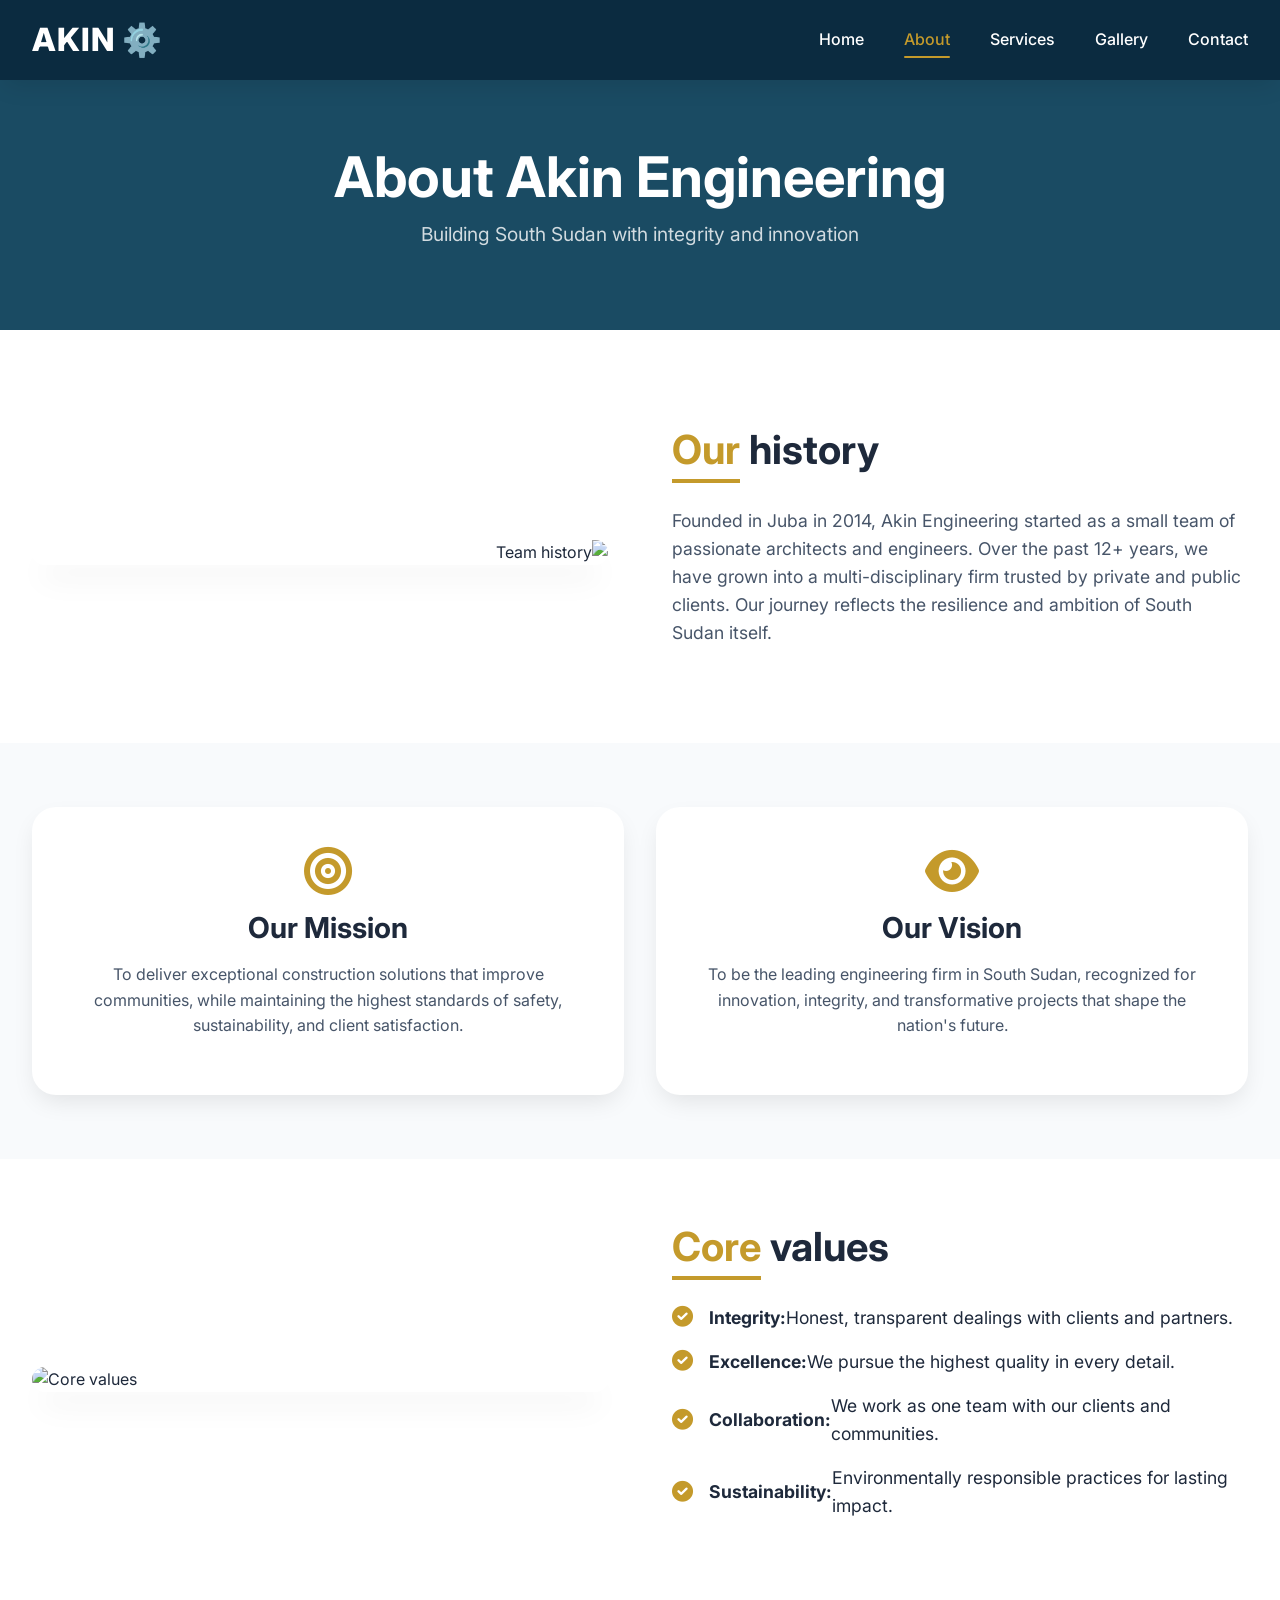
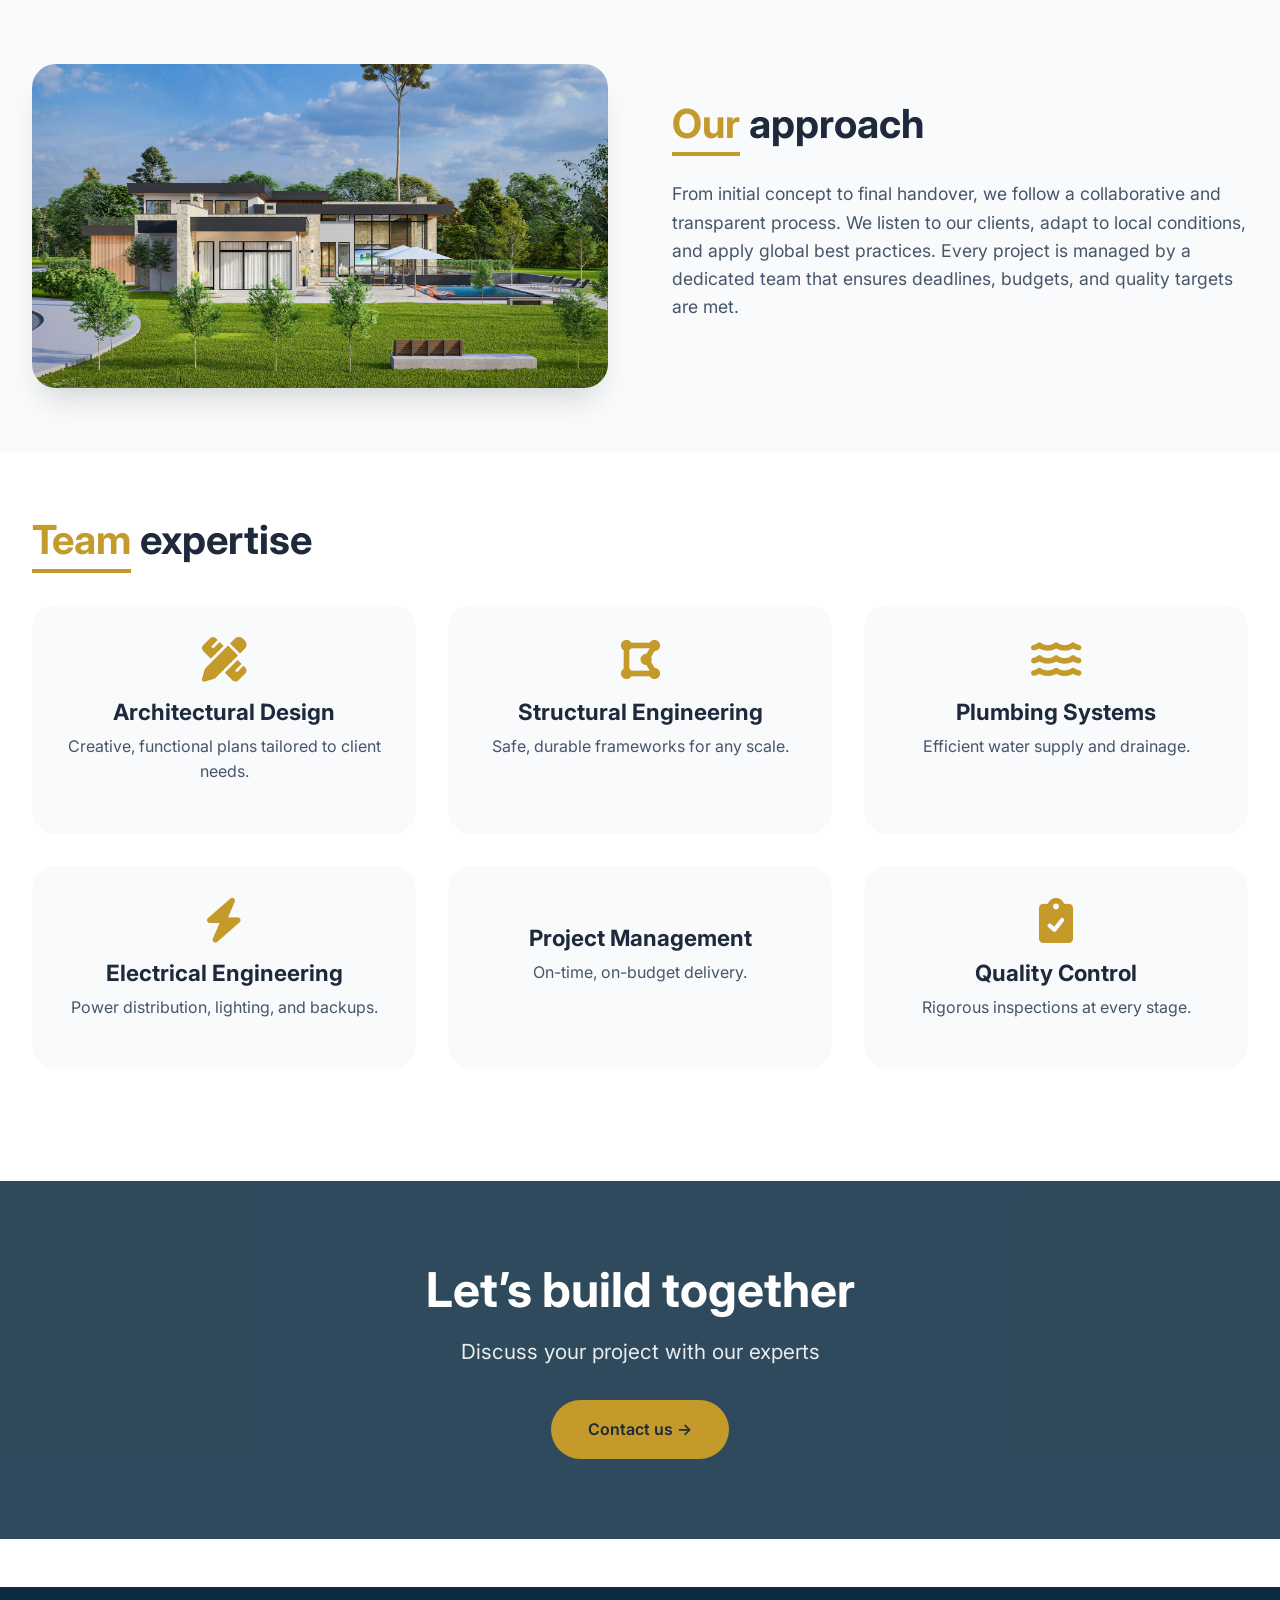
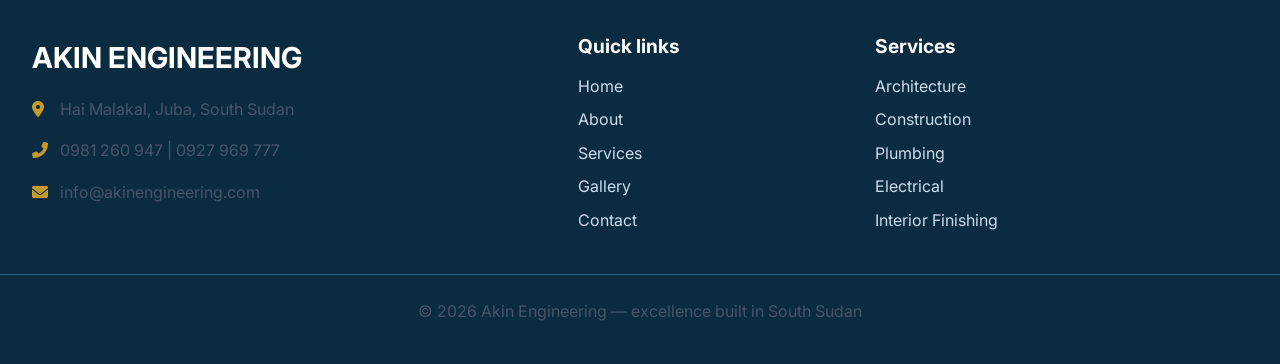
==== commit 9d66d8f5: "Update about.html" ====
--- a/about.html
+++ b/about.html
@@ -91,7 +91,7 @@
           <p>From initial concept to final handover, we follow a collaborative and transparent process. We listen to our clients, adapt to local conditions, and apply global best practices. Every project is managed by a dedicated team that ensures deadlines, budgets, and quality targets are met.</p>
         </div>
         <div class="about-image">
-          <img src="https://images.unsplash.com/photo-1545324418-cc1d3fa86c58?q=80&w=1974&auto=format&fit=crop" alt="Our approach">
+          <img src="assets/homes.jpg" alt="Our approach">
         </div>
       </div>
     </section>
--- a/style.css
+++ b/style.css
@@ -1,26 +1,25 @@
-/* ============================================
-   style.css – Akin Engineering (Premium Redesign)
-   Modern, clean, and very nice – single source for all pages
-   ============================================ */
-
-/* ---------- CSS Variables (consistent premium palette) ---------- */
+/* ========================================
+   style.css – Akin Engineering
+   Complete styling for all 5 pages
+   ======================================== */
+
+/* ---------- GLOBAL VARIABLES & RESET ---------- */
 :root {
-  --deep-navy: #0B1C2F;       /* primary dark */
-  --warm-gold: #D4AF37;       /* elegant gold accent */
-  --soft-gold: #E4C580;       /* lighter gold for hovers */
-  --pure-white: #FFFFFF;
-  --off-white: #F9F7F4;       /* background with warmth */
-  --slate-light: #EFF1F3;     /* light grey */
-  --text-dark: #1E2B3A;
-  --text-muted: #546E7A;
-  --glass-bg: rgba(255, 255, 255, 0.1);
-  --glass-border: rgba(255, 255, 255, 0.2);
-  --shadow-elevation: 0 20px 40px -10px rgba(0, 20, 40, 0.25);
-  --shadow-card: 0 15px 30px -12px rgba(0, 0, 0, 0.2);
-  --transition-smooth: all 0.3s cubic-bezier(0.25, 0.1, 0.15, 1);
-}
-
-/* ---------- Reset & base ---------- */
+  --primary: #0b2b40;          /* deep teal */
+  --primary-light: #1a4b63;
+  --accent: #c49a2b;            /* warm gold */
+  --accent-light: #e9b741;
+  --dark: #1e293b;
+  --gray: #475569;
+  --light: #f8fafc;
+  --white: #ffffff;
+  --shadow-sm: 0 4px 6px -2px rgba(0, 0, 0, 0.05);
+  --shadow-md: 0 10px 25px -5px rgba(0, 0, 0, 0.1);
+  --shadow-lg: 0 20px 30px -10px rgba(0, 0, 0, 0.15);
+  --border-radius: 1.5rem;
+  --transition: all 0.3s ease;
+}
+
 * {
   margin: 0;
   padding: 0;
@@ -29,794 +28,697 @@
 
 html {
   scroll-behavior: smooth;
-  font-size: 16px;
 }
 
 body {
   font-family: 'Inter', sans-serif;
-  background-color: var(--off-white);
-  color: var(--text-dark);
+  color: var(--dark);
   line-height: 1.6;
+  background-color: var(--white);
   overflow-x: hidden;
 }
 
-/* ---------- Typography ---------- */
+img {
+  max-width: 100%;
+  height: auto;
+  display: block;
+}
+
+/* ---------- TYPOGRAPHY ---------- */
 h1, h2, h3, h4 {
-  font-family: 'Playfair Display', serif;
   font-weight: 700;
   line-height: 1.2;
-  letter-spacing: -0.02em;
-}
-
-h1 { font-size: clamp(3rem, 8vw, 5.5rem); }
-h2 { font-size: clamp(2.5rem, 6vw, 3.8rem); }
-h3 { font-size: clamp(1.5rem, 4vw, 2rem); }
+  margin-bottom: 1rem;
+}
+
+h1 { font-size: 3.5rem; }
+h2 { font-size: 2.8rem; }
+h3 { font-size: 1.8rem; }
+h4 { font-size: 1.4rem; }
 
 p {
-  color: var(--text-muted);
-  font-weight: 300;
+  margin-bottom: 1rem;
+  color: var(--gray);
+}
+
+.section-title {
+  font-size: 2.5rem;
   margin-bottom: 1.5rem;
-}
-
+  position: relative;
+}
+.section-title span {
+  color: var(--accent);
+  border-bottom: 4px solid var(--accent);
+  padding-bottom: 0.3rem;
+  display: inline-block;
+}
+
+/* ---------- CONTAINER ---------- */
 .container {
-  max-width: 1300px;
+  max-width: 1280px;
   margin: 0 auto;
-  padding: 0 6%;
-}
-
-.section-padding {
-  padding: 100px 0;
-}
-
-.bg-light {
-  background-color: var(--off-white);
-}
-
-/* ---------- Buttons (elevated) ---------- */
-.btn-primary, .btn-outline, .btn-cta {
-  display: inline-flex;
-  align-items: center;
-  gap: 0.75rem;
-  padding: 1rem 2.5rem;
-  border-radius: 60px;
+  padding: 0 2rem;
+}
+
+/* ---------- BUTTONS ---------- */
+.btn {
+  display: inline-block;
+  padding: 0.9rem 2.2rem;
+  border-radius: 50px;
+  text-decoration: none;
   font-weight: 600;
-  text-decoration: none;
-  transition: var(--transition-smooth);
-  border: none;
+  transition: var(--transition);
+  border: 2px solid transparent;
   cursor: pointer;
   font-size: 1rem;
-  box-shadow: 0 4px 14px rgba(0, 0, 0, 0.1);
-}
-
+  text-align: center;
+}
 .btn-primary {
-  background-color: var(--deep-navy);
-  color: var(--pure-white);
-}
-
+  background: var(--accent);
+  color: var(--dark);
+}
 .btn-primary:hover {
-  background-color: var(--warm-gold);
-  color: var(--deep-navy);
-  transform: translateY(-4px);
-  box-shadow: 0 12px 24px -8px rgba(212, 175, 55, 0.4);
-}
-
+  background: #b08729;
+  transform: translateY(-3px);
+  box-shadow: var(--shadow-lg);
+}
 .btn-outline {
-  background-color: transparent;
-  border: 2px solid var(--warm-gold);
-  color: var(--deep-navy);
-}
-
+  background: transparent;
+  border: 2px solid var(--accent);
+  color: var(--accent);
+}
 .btn-outline:hover {
-  background-color: var(--warm-gold);
-  color: var(--deep-navy);
-  transform: translateY(-4px);
-}
-
-.btn-cta {
-  background-color: var(--warm-gold);
-  color: var(--deep-navy);
-  font-size: 1.2rem;
-  padding: 1.2rem 3.5rem;
-}
-
-.btn-cta:hover {
-  background-color: var(--pure-white);
-  color: var(--deep-navy);
-  transform: scale(1.05);
-  box-shadow: 0 20px 30px -8px rgba(0,0,0,0.3);
-}
-
-/* ---------- Navbar (glass, fixed) ---------- */
-.navbar {
-  position: fixed;
+  background: var(--accent);
+  color: var(--white);
+  transform: translateY(-3px);
+  box-shadow: var(--shadow-lg);
+}
+
+/* ---------- HEADER & NAVIGATION ---------- */
+header {
+  position: sticky;
   top: 0;
+  background: var(--primary);
+  color: white;
+  z-index: 1000;
+  box-shadow: var(--shadow-md);
+}
+.header-flex {
+  display: flex;
+  justify-content: space-between;
+  align-items: center;
+  height: 80px;
+}
+.logo {
+  font-size: 2rem;
+  font-weight: 800;
+  color: white;
+  text-decoration: none;
+  letter-spacing: 1px;
+}
+.logo span {
+  color: var(--accent);
+}
+.nav-menu {
+  display: flex;
+  gap: 2.5rem;
+  list-style: none;
+}
+.nav-menu a {
+  color: white;
+  text-decoration: none;
+  font-weight: 500;
+  transition: color 0.2s;
+  padding-bottom: 0.3rem;
+  position: relative;
+}
+.nav-menu a:hover,
+.nav-menu a.active {
+  color: var(--accent);
+}
+.nav-menu a.active::after {
+  content: '';
+  position: absolute;
+  bottom: -4px;
   left: 0;
   width: 100%;
-  padding: 1.2rem 6%;
+  height: 2px;
+  background: var(--accent);
+  border-radius: 2px;
+}
+.nav-toggle {
+  display: none;
+  background: none;
+  border: none;
+  color: white;
+  font-size: 1.8rem;
+  cursor: pointer;
+}
+
+/* ---------- FOOTER ---------- */
+footer {
+  background: var(--primary);
+  color: #ccddee;
+  padding: 3rem 0 1.5rem;
+  margin-top: 2rem;
+}
+.footer-grid {
+  display: grid;
+  grid-template-columns: 2fr 1fr 1.5fr;
+  gap: 3rem;
+  margin-bottom: 2rem;
+}
+.footer-logo {
+  font-size: 1.8rem;
+  font-weight: 700;
+  color: white;
+  margin-bottom: 1rem;
+}
+footer h4 {
+  color: white;
+  margin-bottom: 1rem;
+  font-size: 1.2rem;
+}
+footer ul {
+  list-style: none;
+}
+footer ul li {
+  margin-bottom: 0.5rem;
+}
+footer a {
+  color: #ccddee;
+  text-decoration: none;
+  transition: color 0.2s;
+}
+footer a:hover {
+  color: var(--accent);
+}
+footer i {
+  width: 1.5rem;
+  color: var(--accent);
+}
+.footer-bottom {
+  text-align: center;
+  padding-top: 1.5rem;
+  border-top: 1px solid #265d7a;
+}
+
+/* ---------- HERO SECTION (index) ---------- */
+.hero {
+  position: relative;
+  min-height: 90vh;
+  background-size: cover;
+  background-position: center;
   display: flex;
   align-items: center;
-  justify-content: space-between;
-  z-index: 1000;
-  background: rgba(11, 28, 47, 0.2);
-  backdrop-filter: blur(15px) saturate(180%);
-  -webkit-backdrop-filter: blur(15px) saturate(180%);
-  border-bottom: 1px solid var(--glass-border);
-  transition: var(--transition-smooth);
-}
-
-.navbar.scrolled {
-  background: rgba(11, 28, 47, 0.92);
-  backdrop-filter: blur(20px);
-  box-shadow: 0 4px 30px rgba(0, 0, 0, 0.2);
-}
-
-.logo {
-  font-family: 'Playfair Display', serif;
+  text-align: center;
+  color: white;
+}
+.hero-overlay {
+  position: absolute;
+  top: 0; left: 0; width: 100%; height: 100%;
+  background: linear-gradient(135deg, rgba(11,43,64,0.85), rgba(0,0,0,0.6));
+  z-index: 1;
+}
+.hero-content {
+  position: relative;
+  z-index: 2;
+  width: 100%;
+}
+.hero h1 {
+  font-size: 4.5rem;
+  font-weight: 800;
+  margin-bottom: 1rem;
+  text-shadow: 0 4px 20px rgba(0,0,0,0.3);
+}
+.hero h1 span {
+  color: var(--accent);
+}
+.typing-wrapper {
   font-size: 2.2rem;
+  margin: 1rem 0;
+  background: rgba(255,255,255,0.1);
+  backdrop-filter: blur(5px);
+  display: inline-block;
+  padding: 0.5rem 2rem;
+  border-radius: 60px;
+  border: 1px solid rgba(255,255,255,0.2);
+}
+.typed {
   font-weight: 700;
-  color: var(--pure-white);
-  text-shadow: 0 2px 20px rgba(212, 175, 55, 0.3);
-  letter-spacing: -0.02em;
-}
-
-.nav-links {
-  display: flex;
-  gap: 3rem;
-  list-style: none;
-}
-
-.nav-links a {
-  text-decoration: none;
-  color: var(--pure-white);
-  font-weight: 500;
-  font-size: 1.1rem;
-  padding-bottom: 0.3rem;
-  border-bottom: 2px solid transparent;
-  transition: var(--transition-smooth);
-  opacity: 0.9;
-}
-
-.nav-links a:hover,
-.nav-links a.active {
-  border-bottom-color: var(--warm-gold);
-  opacity: 1;
-  color: var(--warm-gold);
-}
-
-/* ---------- Page Header (inner pages) ---------- */
-.page-header {
-  background: linear-gradient(135deg, rgba(11, 28, 47, 0.85), rgba(0, 0, 0, 0.75)), 
-              url('https://images.unsplash.com/photo-1486406146926-c627a92ad1ab?q=80&w=2070&auto=format&fit=crop') center/cover fixed;
-  height: 45vh;
-  min-height: 350px;
-  display: flex;
-  align-items: center;
-  justify-content: center;
-  text-align: center;
-  color: var(--pure-white);
-  margin-top: 0;
-  position: relative;
-}
-
-.page-header h1 {
-  color: var(--pure-white);
-  text-shadow: 0 5px 20px rgba(0,0,0,0.4);
-  animation: fadeInUp 1s ease;
-}
-
-@keyframes fadeInUp {
-  from { opacity: 0; transform: translateY(30px); }
-  to { opacity: 1; transform: translateY(0); }
-}
-
-/* ---------- Section Titles ---------- */
-.section-title {
-  position: relative;
-  margin-bottom: 3rem;
-  display: inline-block;
-}
-
-.section-title:after {
-  content: '';
-  position: absolute;
-  bottom: -15px;
-  left: 0;
-  width: 80px;
-  height: 4px;
-  background: linear-gradient(90deg, var(--warm-gold), #f5d97b);
-  border-radius: 4px;
-  box-shadow: 0 2px 8px rgba(212, 175, 55, 0.3);
-}
-
-/* ---------- Hero (index) ---------- */
-.hero {
-  min-height: 100vh;
-  background: linear-gradient(135deg, rgba(11, 28, 47, 0.65), rgba(0, 0, 0, 0.7)), 
-              url('https://images.unsplash.com/photo-1486406146926-c627a92ad1ab?q=80&w=2070&auto=format&fit=crop') center/cover fixed;
-  display: flex;
-  align-items: center;
-  justify-content: center;
-  text-align: center;
-  color: var(--pure-white);
-  padding-top: 0;
-}
-
-.hero-content {
-  max-width: 1000px;
-  animation: fadeInUp 1.2s ease;
-}
-
-.hero-content h1 {
-  color: var(--pure-white);
-  text-shadow: 0 8px 30px rgba(0,0,0,0.5);
-  margin-bottom: 1rem;
-}
-
-.hero-subtitle {
-  font-size: clamp(1.5rem, 4vw, 2.4rem);
-  display: flex;
-  align-items: center;
-  justify-content: center;
-  gap: 0.8rem;
-  flex-wrap: wrap;
-  margin: 2rem 0;
-}
-
-.static-part {
-  font-weight: 300;
-  opacity: 0.9;
-}
-
-.typewriter-container {
-  background: rgba(255, 255, 255, 0.1);
-  backdrop-filter: blur(10px);
-  padding: 0.4rem 1.8rem;
-  border-radius: 60px;
-  border-left: 4px solid var(--warm-gold);
-}
-
-.typed-text {
-  color: var(--warm-gold);
-  font-weight: 500;
-}
-
-.cursor {
-  display: inline-block;
-  width: 4px;
-  height: 2.2rem;
-  background: var(--warm-gold);
-  margin-left: 8px;
-  vertical-align: middle;
-  animation: blink 1s infinite;
-}
-
-@keyframes blink { 0%,100%{opacity:1} 50%{opacity:0} }
-
-.hero-description {
-  font-size: 1.3rem;
-  max-width: 600px;
-  margin: 2rem auto 0;
-  opacity: 0.9;
-}
-
-/* ---------- Grids & Cards (premium) ---------- */
-.grid-2 {
+  color: var(--accent);
+}
+.hero .btn {
+  margin-top: 1.5rem;
+  font-size: 1.2rem;
+  padding: 1rem 3rem;
+}
+
+/* ---------- ABOUT GRID (used on index & about) ---------- */
+.about-grid {
   display: grid;
   grid-template-columns: 1fr 1fr;
   gap: 4rem;
   align-items: center;
 }
-
+.about-grid.reverse {
+  direction: rtl;
+}
+.about-grid.reverse .about-text {
+  direction: ltr;
+}
 .about-image {
-  border-radius: 30px;
+  border-radius: var(--border-radius);
   overflow: hidden;
-  box-shadow: var(--shadow-elevation);
-  transition: var(--transition-smooth);
-  height: 100%;
-  max-height: 500px;
-}
-
+  box-shadow: var(--shadow-lg);
+}
 .about-image img {
   width: 100%;
-  height: 100%;
-  object-fit: cover;
-  transition: transform 0.7s ease;
-}
-
+  height: auto;
+  transition: transform 0.5s;
+}
 .about-image:hover img {
-  transform: scale(1.05);
-}
-
-/* Services cards (index & services page) */
-.services-grid {
+  transform: scale(1.02);
+}
+.about-text p {
+  font-size: 1.1rem;
+  color: var(--gray);
+  margin: 1.5rem 0 2rem;
+}
+
+/* ---------- SERVICES CARDS (home & services) ---------- */
+.services-grid,
+.services-full-grid {
   display: grid;
   grid-template-columns: repeat(3, 1fr);
-  gap: 2.5rem;
-}
-
+  gap: 2rem;
+  margin: 3rem 0;
+}
 .service-card {
-  background: var(--pure-white);
-  padding: 3rem 2rem;
-  border-radius: 35px;
-  text-align: center;
-  box-shadow: var(--shadow-card);
-  transition: var(--transition-smooth);
-  border: 1px solid rgba(212, 175, 55, 0.1);
-}
-
+  background: var(--white);
+  padding: 2.5rem 1.8rem;
+  border-radius: var(--border-radius);
+  box-shadow: var(--shadow-md);
+  text-align: center;
+  transition: var(--transition);
+  border: 1px solid rgba(0,0,0,0.02);
+}
 .service-card:hover {
-  transform: translateY(-15px);
-  box-shadow: 0 30px 45px -12px rgba(212, 175, 55, 0.3);
-  border-color: var(--warm-gold);
-}
-
-.service-icon {
-  font-size: 4rem;
-  color: var(--warm-gold);
-  margin-bottom: 1.8rem;
-  transition: var(--transition-smooth);
-}
-
-.service-card:hover .service-icon {
-  transform: scale(1.1);
-}
-
-/* Why choose us (features) */
+  transform: translateY(-10px);
+  box-shadow: var(--shadow-lg);
+  border-color: var(--accent);
+}
+.service-card i {
+  font-size: 3.5rem;
+  color: var(--accent);
+  margin-bottom: 1.5rem;
+}
+.service-card h3 {
+  font-size: 1.7rem;
+  margin-bottom: 1rem;
+}
+.service-card p {
+  color: var(--gray);
+  font-size: 1rem;
+}
+
+/* ---------- WHY CHOOSE US (features) ---------- */
 .features-grid {
   display: grid;
   grid-template-columns: repeat(4, 1fr);
-  gap: 2.5rem;
-}
-
-.feature-item {
-  text-align: center;
-  background: var(--pure-white);
-  padding: 2.5rem 1.5rem;
-  border-radius: 30px;
-  box-shadow: var(--shadow-card);
-  transition: var(--transition-smooth);
-}
-
-.feature-item i {
+  gap: 2rem;
+  margin-top: 2rem;
+}
+.feature {
+  background: var(--white);
+  padding: 2rem 1.5rem;
+  border-radius: var(--border-radius);
+  text-align: center;
+  box-shadow: var(--shadow-sm);
+  transition: var(--transition);
+  border: 1px solid #edf2f7;
+}
+.feature:hover {
+  transform: translateY(-5px);
+  box-shadow: var(--shadow-md);
+  border-color: var(--accent-light);
+}
+.feature i {
   font-size: 3rem;
-  color: var(--warm-gold);
+  color: var(--accent);
+  margin-bottom: 1rem;
+}
+.feature h4 {
+  font-size: 1.8rem;
+  margin-bottom: 0.5rem;
+}
+
+/* ---------- GALLERY GRID (home, gallery) ---------- */
+.gallery-grid {
+  display: grid;
+  grid-template-columns: repeat(3, 1fr);
+  gap: 2rem;
+  margin: 2rem 0;
+}
+.gallery-item {
+  height: 280px;
+  border-radius: var(--border-radius);
+  background-size: cover;
+  background-position: center;
+  box-shadow: var(--shadow-md);
+  transition: var(--transition);
+  border: 3px solid transparent;
+}
+.gallery-item:hover {
+  transform: scale(1.02);
+  border-color: var(--accent);
+  box-shadow: var(--shadow-lg);
+}
+
+/* ---------- FEATURED PROJECT (gallery page) ---------- */
+.featured-project {
+  display: grid;
+  grid-template-columns: 1fr 1fr;
+  gap: 3rem;
+  align-items: center;
+  background: var(--white);
+  padding: 2rem;
+  border-radius: var(--border-radius);
+  box-shadow: var(--shadow-md);
+}
+.featured-image {
+  border-radius: var(--border-radius);
+  overflow: hidden;
+}
+.featured-image img {
+  width: 100%;
+  height: auto;
+  transition: transform 0.5s;
+}
+.featured-image:hover img {
+  transform: scale(1.02);
+}
+.featured-text h2 {
   margin-bottom: 1.5rem;
 }
-
-.feature-item:hover {
-  transform: translateY(-8px);
-  box-shadow: 0 20px 30px -8px rgba(212, 175, 55, 0.2);
-}
-
-/* Gallery grids */
-.gallery-grid {
-  display: grid;
+.featured-text p {
+  margin-bottom: 1rem;
+}
+
+/* ---------- MISSION & VISION CARDS (about) ---------- */
+.mission-vision-grid {
+  display: grid;
+  grid-template-columns: 1fr 1fr;
   gap: 2rem;
 }
-
-.gallery-grid.three-col {
-  grid-template-columns: repeat(3, 1fr);
-}
-
-.gallery-grid.six-col {
-  grid-template-columns: repeat(3, 1fr);
-}
-
-.gallery-grid img {
-  width: 100%;
-  height: 300px;
-  object-fit: cover;
-  border-radius: 30px;
-  box-shadow: var(--shadow-card);
-  transition: var(--transition-smooth);
-  filter: brightness(0.98);
-}
-
-.gallery-grid img:hover {
-  transform: scale(1.02);
-  box-shadow: 0 25px 35px -10px rgba(0,0,0,0.3);
-  filter: brightness(1.05);
-}
-
-/* ---------- About page specific ---------- */
-.mission-box, .vision-box {
-  background: var(--pure-white);
-  padding: 3rem;
-  border-radius: 30px;
-  box-shadow: var(--shadow-card);
-  height: 100%;
-}
-
+.card {
+  background: var(--white);
+  padding: 2.5rem;
+  border-radius: var(--border-radius);
+  box-shadow: var(--shadow-md);
+  text-align: center;
+  transition: var(--transition);
+}
+.card:hover {
+  transform: translateY(-5px);
+  box-shadow: var(--shadow-lg);
+}
+.card i {
+  font-size: 3rem;
+  color: var(--accent);
+  margin-bottom: 1rem;
+}
+.card h3 {
+  margin-bottom: 1rem;
+}
+
+/* ---------- CORE VALUES LIST (about) ---------- */
 .values-list {
   list-style: none;
-  margin-top: 2rem;
-}
-
+}
 .values-list li {
+  margin-bottom: 1rem;
+  font-size: 1.1rem;
   display: flex;
   align-items: center;
-  gap: 1rem;
-  margin-bottom: 1.5rem;
-  font-size: 1.2rem;
-}
-
+}
 .values-list i {
-  color: var(--warm-gold);
-  font-size: 1.8rem;
-}
-
-/* Team expertise grid */
-.team-grid {
+  color: var(--accent);
+  margin-right: 1rem;
+  font-size: 1.3rem;
+}
+
+/* ---------- TEAM EXPERTISE GRID (about) ---------- */
+.expertise-grid {
   display: grid;
   grid-template-columns: repeat(3, 1fr);
   gap: 2rem;
-}
-
-.team-card {
-  background: var(--pure-white);
-  padding: 2.5rem 1.5rem;
-  border-radius: 30px;
-  text-align: center;
-  box-shadow: var(--shadow-card);
-  transition: var(--transition-smooth);
-}
-
-.team-card i {
-  font-size: 3rem;
-  color: var(--warm-gold);
-  margin-bottom: 1.2rem;
-}
-
-.team-card:hover {
-  transform: translateY(-8px);
-}
-
-/* ---------- Services page detailed ---------- */
-.services-detailed-grid {
-  display: grid;
-  grid-template-columns: repeat(3, 1fr);
-  gap: 2rem;
-}
-
-.service-detailed {
-  background: var(--pure-white);
-  padding: 2.5rem;
-  border-radius: 30px;
-  box-shadow: var(--shadow-card);
-  border-left: 6px solid var(--warm-gold);
-  transition: var(--transition-smooth);
-}
-
-.service-detailed:hover {
-  transform: translateY(-8px);
-}
-
-.service-detailed i {
-  font-size: 3rem;
-  color: var(--warm-gold);
-  margin-bottom: 1.2rem;
-}
-
-/* ---------- Contact page ---------- */
-.contact-grid {
+  margin-top: 2rem;
+}
+.expertise-item {
+  background: var(--light);
+  padding: 2rem;
+  border-radius: var(--border-radius);
+  text-align: center;
+  transition: var(--transition);
+  border: 1px solid transparent;
+}
+.expertise-item:hover {
+  background: var(--white);
+  border-color: var(--accent);
+  box-shadow: var(--shadow-md);
+}
+.expertise-item i {
+  font-size: 2.8rem;
+  color: var(--accent);
+  margin-bottom: 1rem;
+}
+.expertise-item h4 {
+  font-size: 1.4rem;
+  margin-bottom: 0.5rem;
+}
+
+/* ---------- PREMIUM CONSTRUCTION SECTION (services) ---------- */
+.premium-grid {
   display: grid;
   grid-template-columns: 1fr 1fr;
   gap: 3rem;
-}
-
-.contact-info {
-  background: var(--pure-white);
-  padding: 3rem;
-  border-radius: 35px;
-  box-shadow: var(--shadow-card);
-}
-
-.contact-info p {
+  align-items: center;
+  background: var(--white);
+  padding: 2rem;
+  border-radius: var(--border-radius);
+  box-shadow: var(--shadow-md);
+}
+.premium-image {
+  border-radius: var(--border-radius);
+  overflow: hidden;
+}
+.premium-image img {
+  width: 100%;
+  height: auto;
+  transition: transform 0.5s;
+}
+.premium-image:hover img {
+  transform: scale(1.02);
+}
+.premium-text p {
+  margin: 1.5rem 0;
+  font-size: 1.1rem;
+}
+
+/* ---------- CONTACT PAGE ---------- */
+.contact-grid {
+  display: grid;
+  grid-template-columns: 1fr 1fr;
+  gap: 3rem;
+}
+.contact-details p {
+  margin-bottom: 1.2rem;
+  font-size: 1.1rem;
   display: flex;
   align-items: center;
-  gap: 1rem;
+}
+.contact-details i {
+  width: 2rem;
+  color: var(--accent);
+  font-size: 1.3rem;
+}
+.office-hours {
+  margin: 2rem 0;
+}
+.map-container {
+  height: 250px;
+  border-radius: var(--border-radius);
+  overflow: hidden;
+  box-shadow: var(--shadow-md);
+}
+.map-container iframe {
+  width: 100%;
+  height: 100%;
+  border: 0;
+}
+.contact-form input,
+.contact-form textarea {
+  width: 100%;
+  padding: 1rem 1.2rem;
   margin-bottom: 1.5rem;
-  font-size: 1.2rem;
-}
-
-.contact-info i {
-  width: 30px;
-  color: var(--warm-gold);
-  font-size: 1.5rem;
-}
-
-.contact-info a {
-  text-decoration: none;
-  color: var(--text-dark);
-  transition: var(--transition-smooth);
-}
-
-.contact-info a:hover {
-  color: var(--warm-gold);
-}
-
-.contact-form {
-  background: var(--pure-white);
-  padding: 3rem;
-  border-radius: 35px;
-  box-shadow: var(--shadow-card);
-}
-
-.form-group {
-  margin-bottom: 1.8rem;
-}
-
-.form-group input,
-.form-group textarea {
-  width: 100%;
-  padding: 1.2rem 1.8rem;
-  border: 2px solid #e0e7ed;
-  border-radius: 60px;
-  font-family: 'Inter', sans-serif;
+  border: 1px solid #d1d9e6;
+  border-radius: 30px;
+  font-family: inherit;
   font-size: 1rem;
-  transition: var(--transition-smooth);
-  background: var(--off-white);
-}
-
-.form-group textarea {
+  transition: var(--transition);
+}
+.contact-form input:focus,
+.contact-form textarea:focus {
+  outline: none;
+  border-color: var(--accent);
+  box-shadow: 0 0 0 3px rgba(196, 154, 43, 0.1);
+}
+.contact-form textarea {
   border-radius: 30px;
   resize: vertical;
 }
-
-.form-group input:focus,
-.form-group textarea:focus {
-  outline: none;
-  border-color: var(--warm-gold);
-  box-shadow: 0 0 0 4px rgba(212, 175, 55, 0.2);
-  background: var(--pure-white);
-}
-
-.map-section iframe {
+.contact-form button {
+  border: none;
+  cursor: pointer;
   width: 100%;
-  height: 450px;
-  border: 0;
-  display: block;
-}
-
-/* ---------- Call to Action (shared background) ---------- */
+  font-size: 1.1rem;
+}
+
+/* ---------- CTA SECTION (same background on all pages) ---------- */
 .cta-section {
-  background: url('https://images.unsplash.com/photo-1486406146926-c627a92ad1ab?q=80&w=2070&auto=format&fit=crop') center/cover fixed;
   position: relative;
-}
-
+  background-size: cover;
+  background-position: center;
+  padding: 5rem 0;
+  color: white;
+  text-align: center;
+  margin: 3rem 0;
+}
 .cta-overlay {
-  background: linear-gradient(135deg, rgba(11, 28, 47, 0.9), rgba(0, 0, 0, 0.8));
-  padding: 120px 0;
-  text-align: center;
-  color: var(--pure-white);
-}
-
-.cta-overlay h2 {
-  color: var(--pure-white);
-  margin-bottom: 1.5rem;
-  font-size: clamp(2rem, 5vw, 3.2rem);
-}
-
-.cta-overlay p {
+  position: absolute;
+  top: 0; left: 0; width: 100%; height: 100%;
+  background: rgba(11, 43, 64, 0.85);
+  z-index: 1;
+}
+.cta-content {
+  position: relative;
+  z-index: 2;
+}
+.cta-content h2 {
+  font-size: 3rem;
+  margin-bottom: 1rem;
+}
+.cta-content p {
+  font-size: 1.3rem;
+  margin-bottom: 2rem;
+  color: rgba(255,255,255,0.9);
+}
+.cta-buttons {
+  display: flex;
+  gap: 1.5rem;
+  justify-content: center;
+  flex-wrap: wrap;
+}
+.cta-email {
+  margin-top: 2rem;
+  font-size: 1.2rem;
+}
+.cta-email strong {
+  color: var(--accent);
+}
+
+/* ---------- PAGE HEADER (for inner pages) ---------- */
+.page-header {
+  background: var(--primary-light);
+  color: white;
+  padding: 4rem 0;
+  text-align: center;
+  margin-bottom: 2rem;
+}
+.page-header h1 {
+  font-size: 3.5rem;
+  margin-bottom: 0.5rem;
+}
+.page-header p {
+  font-size: 1.2rem;
   color: rgba(255,255,255,0.8);
-  font-size: 1.4rem;
-  margin-bottom: 2.5rem;
-}
-
-/* ---------- Footer (elevated) ---------- */
-footer {
-  background: var(--deep-navy);
-  color: #BDC9D3;
-  padding: 80px 6% 30px;
-  border-top: 1px solid rgba(212, 175, 55, 0.2);
-}
-
-.footer-grid {
-  display: grid;
-  grid-template-columns: repeat(4, 1fr);
-  gap: 3rem;
-  margin-bottom: 3rem;
-}
-
-footer h4 {
-  color: var(--pure-white);
-  margin-bottom: 1.8rem;
-  font-size: 1.5rem;
-  font-family: 'Inter', sans-serif;
-  font-weight: 600;
-}
-
-footer ul {
-  list-style: none;
-}
-
-footer ul li {
-  margin-bottom: 0.8rem;
-}
-
-footer a {
-  color: #BDC9D3;
-  text-decoration: none;
-  transition: var(--transition-smooth);
-}
-
-footer a:hover {
-  color: var(--warm-gold);
-}
-
-.social-icons {
-  display: flex;
-  gap: 1.2rem;
-}
-
-.social-icons a {
-  background: rgba(255,255,255,0.08);
-  width: 50px;
-  height: 50px;
-  border-radius: 50%;
-  display: flex;
-  align-items: center;
-  justify-content: center;
-  transition: var(--transition-smooth);
-  font-size: 1.4rem;
-}
-
-.social-icons a:hover {
-  background: var(--warm-gold);
-  color: var(--deep-navy);
-  transform: translateY(-5px);
-}
-
-.footer-bottom {
-  text-align: center;
-  padding-top: 2rem;
-  border-top: 1px solid rgba(255,255,255,0.1);
-  font-size: 0.95rem;
-}
-
-/* ---------- Responsive Design ---------- */
-@media (max-width: 1100px) {
+}
+
+/* ---------- UTILITY CLASSES ---------- */
+.bg-light {
+  background: var(--light);
+}
+.center {
+  text-align: center;
+}
+.section {
+  padding: 4rem 0;
+}
+
+/* ---------- RESPONSIVE DESIGN ---------- */
+@media (max-width: 1024px) {
+  h1 { font-size: 3rem; }
+  h2 { font-size: 2.4rem; }
+  .hero h1 { font-size: 3.5rem; }
+  .typing-wrapper { font-size: 1.8rem; }
   .services-grid,
+  .services-full-grid,
+  .expertise-grid,
   .features-grid,
-  .team-grid,
-  .services-detailed-grid,
-  .footer-grid {
+  .gallery-grid {
     grid-template-columns: repeat(2, 1fr);
   }
 }
 
-@media (max-width: 900px) {
-  .navbar {
+@media (max-width: 768px) {
+  .nav-menu {
+    display: none;
+    position: absolute;
+    top: 80px;
+    left: 0;
+    width: 100%;
+    background: var(--primary);
     flex-direction: column;
-    padding: 1rem 5%;
+    align-items: center;
+    padding: 2rem 0;
+    gap: 1.5rem;
+    box-shadow: 0 10px 10px rgba(0,0,0,0.2);
   }
-  .nav-links {
-    gap: 1.5rem;
-    margin-top: 0.5rem;
-    flex-wrap: wrap;
-    justify-content: center;
+  .nav-menu.active {
+    display: flex;
   }
-  .grid-2,
-  .contact-grid {
-    grid-template-columns: 1fr;
-    gap: 3rem;
+  .nav-toggle {
+    display: block;
   }
-  .page-header {
-    height: 35vh;
-  }
-  .section-padding {
-    padding: 70px 0;
-  }
-}
-
-@media (max-width: 700px) {
-  .services-grid,
-  .features-grid,
-  .team-grid,
-  .services-detailed-grid,
+  .about-grid,
+  .about-grid.reverse,
+  .mission-vision-grid,
+  .premium-grid,
+  .featured-project,
+  .contact-grid,
   .footer-grid {
     grid-template-columns: 1fr;
+    direction: ltr;
+    gap: 2rem;
   }
-  .gallery-grid.three-col,
-  .gallery-grid.six-col {
+  .hero h1 { font-size: 2.8rem; }
+  .typing-wrapper { font-size: 1.4rem; }
+  .section-title { font-size: 2rem; }
+  .services-grid,
+  .services-full-grid,
+  .expertise-grid,
+  .features-grid,
+  .gallery-grid {
     grid-template-columns: 1fr;
   }
-  .hero-subtitle {
-    flex-direction: column;
-  }
-  .typewriter-container {
-    padding: 0.4rem 1rem;
-  }
-  .btn-cta {
-    padding: 1rem 2rem;
-  }
-  .cta-overlay {
-    padding: 80px 0;
-  }
-  footer {
-    padding: 60px 5% 20px;
-  }
-}
-
-/* ---------- Small touches ---------- */
-::selection {
-  background: var(--warm-gold);
-  color: var(--deep-navy);
-}
-
-/* Smooth image loading */
-img {
-  display: block;
-  max-width: 100%;
-}
-
-
-/* ---------- Gallery page specific (featured project) ---------- */
-.featured-project {
-  display: grid;
-  grid-template-columns: 1fr;
-  gap: 2rem;
-  background: var(--pure-white);
-  border-radius: 40px;
-  overflow: hidden;
-  box-shadow: var(--shadow-elevation);
-  transition: var(--transition-smooth);
-  margin-top: 2rem;
-}
-
-.featured-project img {
-  width: 100%;
-  height: 500px;
-  object-fit: cover;
-  display: block;
-  transition: transform 0.8s ease;
-}
-
-.featured-project:hover img {
-  transform: scale(1.02);
-}
-
-.featured-project p {
-  padding: 0 2.5rem 2.5rem 2.5rem;
-  font-size: 1.2rem;
-  line-height: 1.7;
-  color: var(--text-dark);
-  max-width: 800px;
-  margin: 0 auto;
-  text-align: center;
-  font-weight: 400;
-}
-
-/* optional: if you want a more compact look on smaller screens */
-@media (min-width: 700px) {
-  .featured-project {
-    grid-template-columns: 1fr 1fr;
-    align-items: center;
-  }
-  .featured-project p {
-    padding: 0 3rem 0 0;
-    text-align: left;
-  }
-  .featured-project img {
-    height: 450px;
-  }
-}
-
-@media (max-width: 700px) {
-  .featured-project img {
-    height: 300px;
-  }
-  .featured-project p {
-    padding: 0 1.5rem 2rem 1.5rem;
-  }
-}
-
-/* fine‑tune the gallery grid on very small screens */
-@media (max-width: 500px) {
-  .gallery-grid.six-col {
-    grid-template-columns: 1fr;
-  }
-  .gallery-grid img {
-    height: 250px;
-  }
-}
+  .cta-content h2 { font-size: 2.2rem; }
+  .page-header h1 { font-size: 2.5rem; }
+}
+
+@media (max-width: 480px) {
+  .container { padding: 0 1.5rem; }
+  .hero h1 { font-size: 2.2rem; }
+  .btn { padding: 0.8rem 1.5rem; }
+  .feature h4 { font-size: 1.5rem; }
+}
